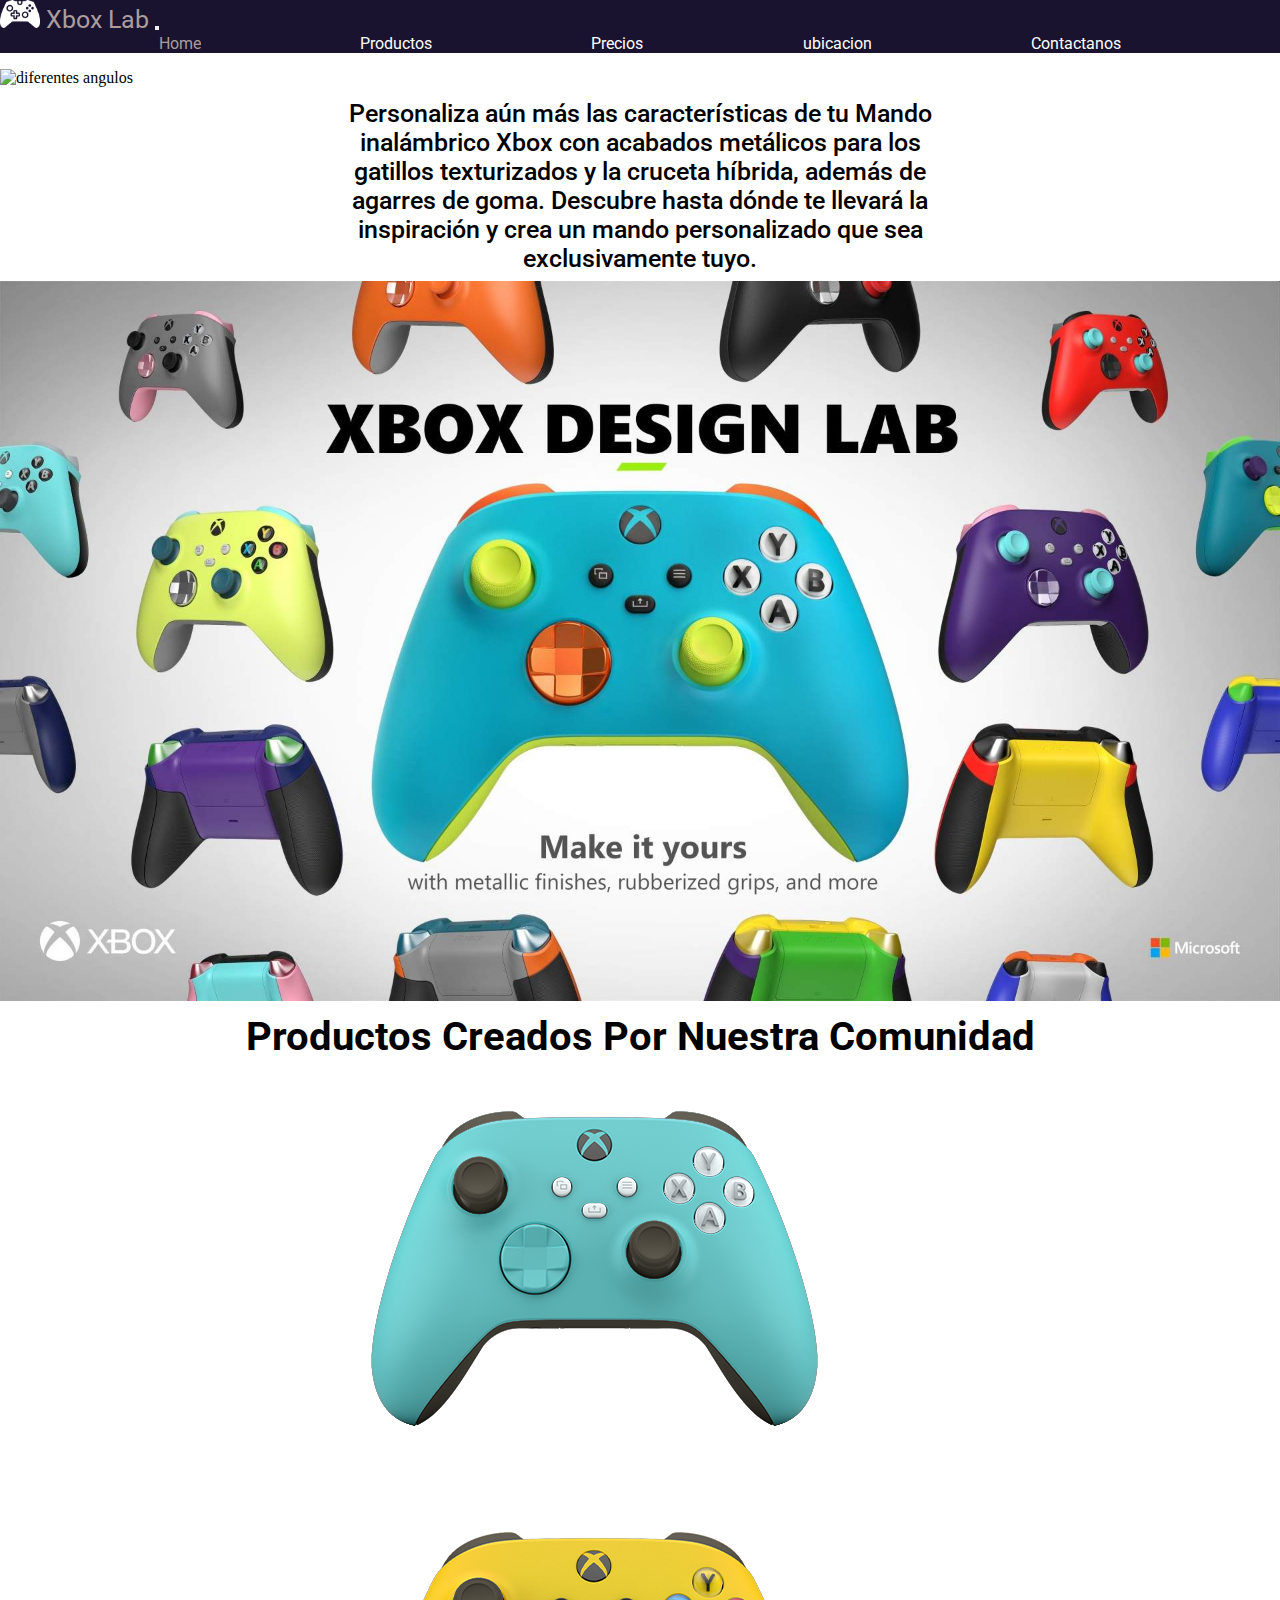
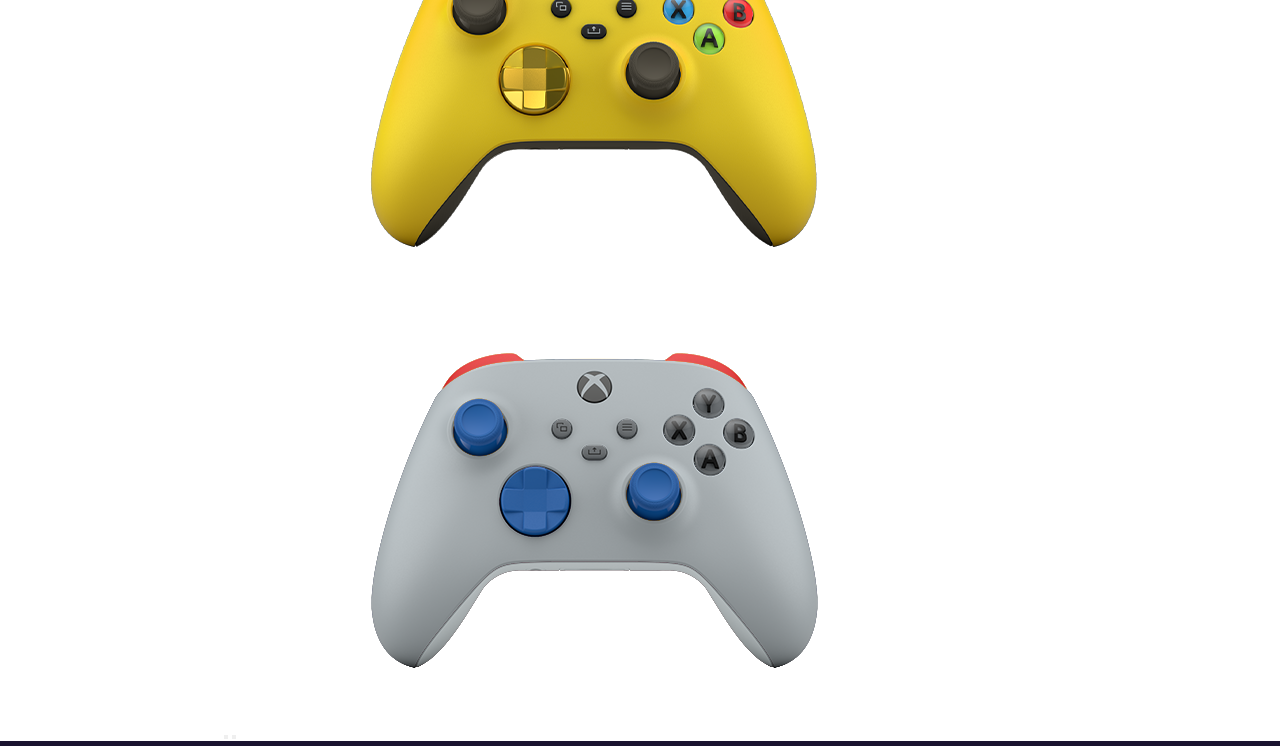
==== index.html @ bb2a0f7e "Merge branch 'main' of https://github.com/Leo-Cata/Leonel-Cat-Custom-Controller" ====
<!DOCTYPE html>
<html lang="es">

<head>
    <meta charset="UTF-8">
    <meta http-equiv="X-UA-Compatible" content="IE=edge">
    <meta name="viewport" content="width=device-width, initial-scale=1.0">
    <link href="img/favicon.ico" rel="icon" type="image/x-icon" />
    <link rel="stylesheet" href="https://cdnjs.cloudflare.com/ajax/libs/animate.css/4.1.1/animate.min.css"
        integrity="sha512-c42qTSw/wPZ3/5LBzD+Bw5f7bSF2oxou6wEb+I/lqeaKV5FDIfMvvRp772y4jcJLKuGUOpbJMdg/BTl50fJYAw=="
        crossorigin="anonymous" referrerpolicy="no-referrer" />
    <!--animate.css animaciones-->
    <link rel="stylesheet" href="https://cdnjs.cloudflare.com/ajax/libs/font-awesome/6.1.1/css/all.min.css"
        integrity="sha512-KfkfwYDsLkIlwQp6LFnl8zNdLGxu9YAA1QvwINks4PhcElQSvqcyVLLD9aMhXd13uQjoXtEKNosOWaZqXgel0g=="
        crossorigin="anonymous" referrerpolicy="no-referrer" />
    <!--font awesome footer icons-->
    <link href="https://cdn.jsdelivr.net/npm/bootstrap@5.1.3/dist/css/bootstrap.min.css" rel="stylesheet"
        integrity="sha384-1BmE4kWBq78iYhFldvKuhfTAU6auU8tT94WrHftjDbrCEXSU1oBoqyl2QvZ6jIW3" crossorigin="anonymous">
    <!--bootstrap-->
    <link rel="stylesheet" href="css/styles.css">
    <!--style css-->
    <title>Tu Joystick Lab</title>
</head>

<body>
    <!-- menu start -->
    <header>
        <nav class="navbar navbar-expand-sm bg-color navbar-dark">

            <div class="container-fluid">
                <a class="navbar-brand" href="index.html">
                    <img src="/img/icon-xbox.png" alt="Avatar Logo" style="width:40px;" class="rounded-pill"> Xbox Lab
                </a>

                <button class="navbar-toggler" type="button" data-bs-toggle="collapse"
                    data-bs-target="#collapsibleNavbar">
                    <span class="navbar-toggler-icon"></span>
                </button>

                <div class="collapse navbar-collapse" id="collapsibleNavbar">
                    <ul class="navbar-nav">
                        <li class="nav-item">
                            <a class="nav-link active" href="index.html">Home</a>
                        </li>

                        <li class="nav-item">
                            <a class="nav-link" href="./pages/productos.html">Productos</a>
                        </li>

                        <li class="nav-item">
                            <a class="nav-link" href="./pages/precios.html">Precios</a>
                        </li>

                        <li class="nav-item">
                            <a class="nav-link" href="./pages/ubicacion.html">ubicacion</a>

                        </li>
                        <li class="nav-item">
                            <a class="nav-link" href="./pages/contactanos.html">Contactanos</a>
                        </li>
                    </ul>
                </div>
            </div>
        </nav>
    </header>
    <!-- menu end -->

    <!-- IMG + texto descriptivo -->
    <main>
        </section>
        <div class="container-fluid">
            <div class="row">
                <div class="col-12">
                    <img class="img__promocional"
                        src="https://assets.xboxservices.com/assets/eb/91/eb917c0b-9635-4d62-85bc-0d77f8d9f5fe.png?n=999666_Page-Hero-1084_Elevate_1920x720_04.png"
                        alt="diferentes angulos">
                </div>
                <div class=" img__text">
                    <h4 class="text__font">Personaliza aún más las características de tu Mando inalámbrico
                        Xbox con acabados metálicos para los gatillos texturizados y la cruceta híbrida, además de
                        agarres de goma. Descubre hasta dónde te llevará la inspiración y crea un mando
                        personalizado
                        que sea exclusivamente tuyo.</h4>
                </div>
            </div>
        </div>

        <!-- Banner con foto promocional -->
        <div class="container-fluid">
            <img class="banner__img portada__img" src="img/background1.jpeg" alt="Fondo" width="1903" height="1000">
        </div>

        <h2 class="subtitle container-fluid">Productos Creados Por Nuestra Comunidad</h2>

        <!-- Carousel -->
        <div id="demo" class="carousel slide" data-bs-ride="carousel">

            <!-- carousel -->
            <div class="carousel-inner carousel-fade">
                <div class="carousel-item active">
                    <img src="./img/sample1.png" alt="Joystick 1" class="d-block w-100" id="carousel__size">
                </div>
                <div class="carousel-item">
                    <img src="./img/sample2.png" alt="Joystick 2" class="d-block w-100" id="carousel__size">
                </div>
                <div class="carousel-item">
                    <img src="./img/producto1.png" alt="Joystick 3" class="d-block w-100" id="carousel__size">
                </div>
            </div>

            <!-- Left and right controls/icons -->
            <button class="carousel-control-prev" type="button" data-bs-target="#demo" data-bs-slide="prev">
                <span class="carousel-control-prev-icon"></span>
            </button>
            <button class="carousel-control-next" type="button" data-bs-target="#demo" data-bs-slide="next">
                <span class="carousel-control-next-icon"></span>
            </button>
        </div>
    </main>

    <footer class="socials">
        <li><a class="facebook" href="https://Facebook.com/xbox" target="_blank"><i
                    class="fa-brands fa-facebook-square"></i></i></a></li>
        <!--link a la empresa-->
        <li><a class="twitter" href="https://twitter.com/xbo" target="_blank"><i class="fa-brands fa-twitter"></i></a></li>
        <!--link a la empresa-->
        <li><a class="instagram" href="https://instagram.com/xbox" target="_blank"><i class="fa-brands fa-instagram"></i></a>
        </li>
        <!--link a la empresa-->
    </footer>

    <script src="https://cdn.jsdelivr.net/npm/@popperjs/core@2.10.2/dist/umd/popper.min.js"
        integrity="sha384-7+zCNj/IqJ95wo16oMtfsKbZ9ccEh31eOz1HGyDuCQ6wgnyJNSYdrPa03rtR1zdB" crossorigin="anonymous">
    </script>
    <script src="https://cdn.jsdelivr.net/npm/bootstrap@5.1.3/dist/js/bootstrap.min.js"
        integrity="sha384-QJHtvGhmr9XOIpI6YVutG+2QOK9T+ZnN4kzFN1RtK3zEFEIsxhlmWl5/YESvpZ13" crossorigin="anonymous">
    </script>

</body>

</html>
---- css/styles.css ----
@import url('https://fonts.googleapis.com/css2?family=Poppins:ital,wght@0,400;1,500&family=Roboto:wght@300;400;500&display=swap');

/* 
font-family: 'Poppins', sans-serif;
font-family: 'Roboto', sans-serif;
*/
* {
    margin: 0;
    padding: 0;
    box-sizing: border-box;
    overflow-x: hidden;
}

/*bootstrap menu*/
.navbar {
    margin: 0 0 .5rem 0;
    padding: 0;
}

.rounded-pill {
    filter: invert(1);
}

.navbar-nav {
    display: flex;
    justify-content: space-evenly;
    width: 100%;
    font-family: 'Roboto', sans-serif;
}

.nav-link {
    color: #fff;
}

.nav-link:hover {
    color: rgb(172, 172, 172);
}

.active {
    color: rgb(172, 172, 172);
}

.navbar-brand {
    font-family: 'Roboto', sans-serif;
    font-size: 25px;
}

.bg-color {
    background-color: #1A132F;
}

/*bootstrap menu*/

/*header*/
.title__color {
    /*bg color para los titulos de todas las paginas y demas*/
    font-family: 'Poppins', sans-serif;
    display: grid;
    grid-template-columns: repeat(3, 1fr);
    margin: 0 auto;
    background-color: #1A132F;
    color: #fff;
}

.menu__color {
    /*bg color y demas para los textos de todas las paginas*/
    font-family: 'Poppins', sans-serif;
    font-weight: bold;
    list-style: none;
    display: flex;
    justify-content: space-evenly;
}

a {
    /*bg color para los links del menu de todas las paginas*/
    background-color: inherit;
    text-decoration: none;
    color: #F7E2E2;
}

a:hover,
.active {
    /*color mas oscuro cuando se esta en la pagino y caundo se pasa el mouse por el link*/
    color: #ab9d9d;
}

/*header*/

/*main*/
.img__promocional {
    /*ocupa todo el ancho de la pagina, full responsive*/
    width: 100%;
    margin: .5rem 0;
}

.img__text {
    /*hace que el texto este por encima de la imagen y posicionamiento*/
    position: absolute;
    display: flex;
    justify-content: center;
    align-self: flex-end;
}

.img__principal {
    /*posicion de la imagen principal de la pestaña productos*/
    margin: 0 auto;
    display: grid;
    width: 100%;
}

.text__font {
    /*font del subtitulo de la pagina principal*/
    font-family: 'Roboto', sans-serif;
    font-size: 25px;
    font-weight: 500;
    text-align: center;
    width: 50%;
}

.media__pos {
    /*possicion del iframe YT para todas las paginas*/
    margin: 0 auto;
}

.subtitle {
    /*font para los subtitulos de la pagina principal*/
    font-family: 'Roboto', sans-serif;
    font-size: 40px;
    font-weight: bold;
    text-align: center;
}

/*productos video + texto*/
.vid__overlayText {
    position: absolute;
    display: flexbox;
    justify-content: flex-end;
    align-self: center;
    /* max-width: 26vw; */
}

h3 {
    font-family: 'Poppins', sans-serif;
    font-weight: 600;
    height: fit-content;
    overflow: hidden;
}

p {
    font-family: 'Roboto', sans-serif;
    font-weight: 500;
}

.btn {
    font-family: 'Roboto', sans-serif;
    font-weight: 300;
}

.vid__btn {
    padding: 0;
}

/*video + texto*/

/* productos iframe responsibe & 16:9 */
iframe {
    display: flex;
    justify-content: center;
    align-items: center;
}

.iframe {
    position: relative;
    overflow: hidden;
    width: 80%;
    height: auto;
    padding-top: 56.25%;
    border-radius: 0.5rem;
}

.responsive-iframe {
    margin: 1rem 0;
    position: absolute;
    top: 0;
    left: 0;
    bottom: 0;
    right: 0;
    width: 100%;
    height: 100%;
    border-radius: 0.5rem;
}

/* productos iframe responsibe & 16:9 */
/*main*/

/*form*/
/* .tabla,
th,
td {
    /*dimensiones y centrado para la table
    margin: 0 770px;
    text-align: center;
    border: 2px solid #000;
    border-collapse: collapse;
}

th,
td {
    /*bg y color de las lectras de la tabla
} */

.media__gps {
    /*pos del mapa*/
    margin: 6rem auto;
}

/*form*/
.formContainer {
    /*css para form*/
    width: 50%;
    background-color: #5B7DB1;
    margin: 1rem auto;
    padding: 16px;
    border-radius: 8px;
}

.form__h2 {
    background-color: inherit;
    text-align: center;
    font-family: 'Poppins', sans-serif;
}

.form {
    background-color: inherit;
    font-family: 'Poppins', sans-serif;
    text-align: center;
    font-weight: 600;
}

.form_radio {
    background-color: #5B7DB1;
}

.form__rtext {
    padding: 3px;
    background-color: #5B7DB1
}

.form__label {
    display: inline-block;
    width: 60%;
    background-color: inherit;
    text-align: left;
    margin: 0 0 -16px -20px;
}

.form__input,
.form__textarea {
    width: 60%;
    margin: 8px;
    margin: 8px;
    padding: 8px;
    font-family: 'Poppins', sans-serif;
    font-size: 16px;
    border-radius: .5rem;
}

.form__textarea {
    height: 10.2rem;
    resize: none;
}

.form__input--submit {
    background-color: #5B7DB1;
    cursor: pointer;
    font-weight: 600;
}

.form__input--submit:hover {
    /*css para form end*/
    background-color: #435d82;
}

/*form*/

/*index imagenes flex resposibe*/
.portada__img {
    padding: .5rem 0;
}

.banner {
    margin: auto;
    display: flex;

}

.banner__img {
    width: 100%;
    height: fit-content;
}

.media {
    margin: auto;
    display: flex;
}

.carousel {
    max-width: 40%;
    margin: 0 auto;
}

.carousel-control-prev-icon,
.carousel-control-next-icon {
    background-color: #000;
    border-radius: 50%;
}

/*footer*/
.socials li {
    /*color y demas para los footers de todas las paginas*/
    color: #fff;
}

.socials {
    height: auto;
    background-color: #1A132F;
    display: flex;
    justify-content: space-evenly;
    list-style: none;
    font-family: 'Poppins', sans-serif;
    padding-top: 5px;
    font-size: 25px;
}

/*footer*/
.imgSample {
    transition: all .25s;
}

.imgSample:hover {
    transform: scale(1.05);
    transition: all .25s;
    cursor: pointer;
}

/*responsive*/
@media only screen and (max-width: 559px) {

    .title {
        /*font size adecuado a la resolucion*/
        font-size: 1.5vh;
    }

    /*menu en forma de columna para vista mobile y demas*/
    .menu__color {
        display: flex;
        flex-direction: column;
        align-items: center;
        font-size: 1.3vh;
    }

    .text__font{
        font-size: 13px;
        width: 95%;
    }

    .subtitle {
        /*font size adecuado a la resolucion*/
        font-size: 20px;
    }

    /*footer*/
    .socials {
        /*footer en viste de columna para vista mobile y demas*/
        font-size: 13px;
    }

    /*banner*/
    .bannerSample {
        display: flex;
        flex-direction: column;
        align-items: center;
    }

    .imgSample {
        width: fit-content;
        height: 100px;
    }

    .icon {
        width: 45px;
        height: 32px;
    }

}


@media only screen and (min-width: 560px) and (max-width: 960px) {

    /*font size adecuado a la resolucion*/
    .title {
        font-size: 24px;
    }

    .subtitle {
        font-size: 24px;
    }

    .icon {
        width: 45px;
        height: 30px;
    }

    .text__font {
        font-size: 17px;
    }
}

@media only screen and (max-width:830px) {

    /*GPS responsive*/
    .media {
        width: 95%;
        margin: 0 auto;
    }

    .media__gps {
        width: 100%;
    }
}

@media screen and (max-width: 1352px) {
    .img__text {
        position: static;
        display: flex;
        justify-content: center;
    }
    .vid__overlayText {
        position: static;
        display: flex;
        width: fit-content;
        flex-direction: column;
    }

    h3 {
        font-size: 19px;
    }

    p {
        font-size: 15px;
    }
    .carousel{
        min-width: 65%;
    
        }  
}
h2{
    overflow: hidden;
}
.tableV2{
    width: 80%;
}
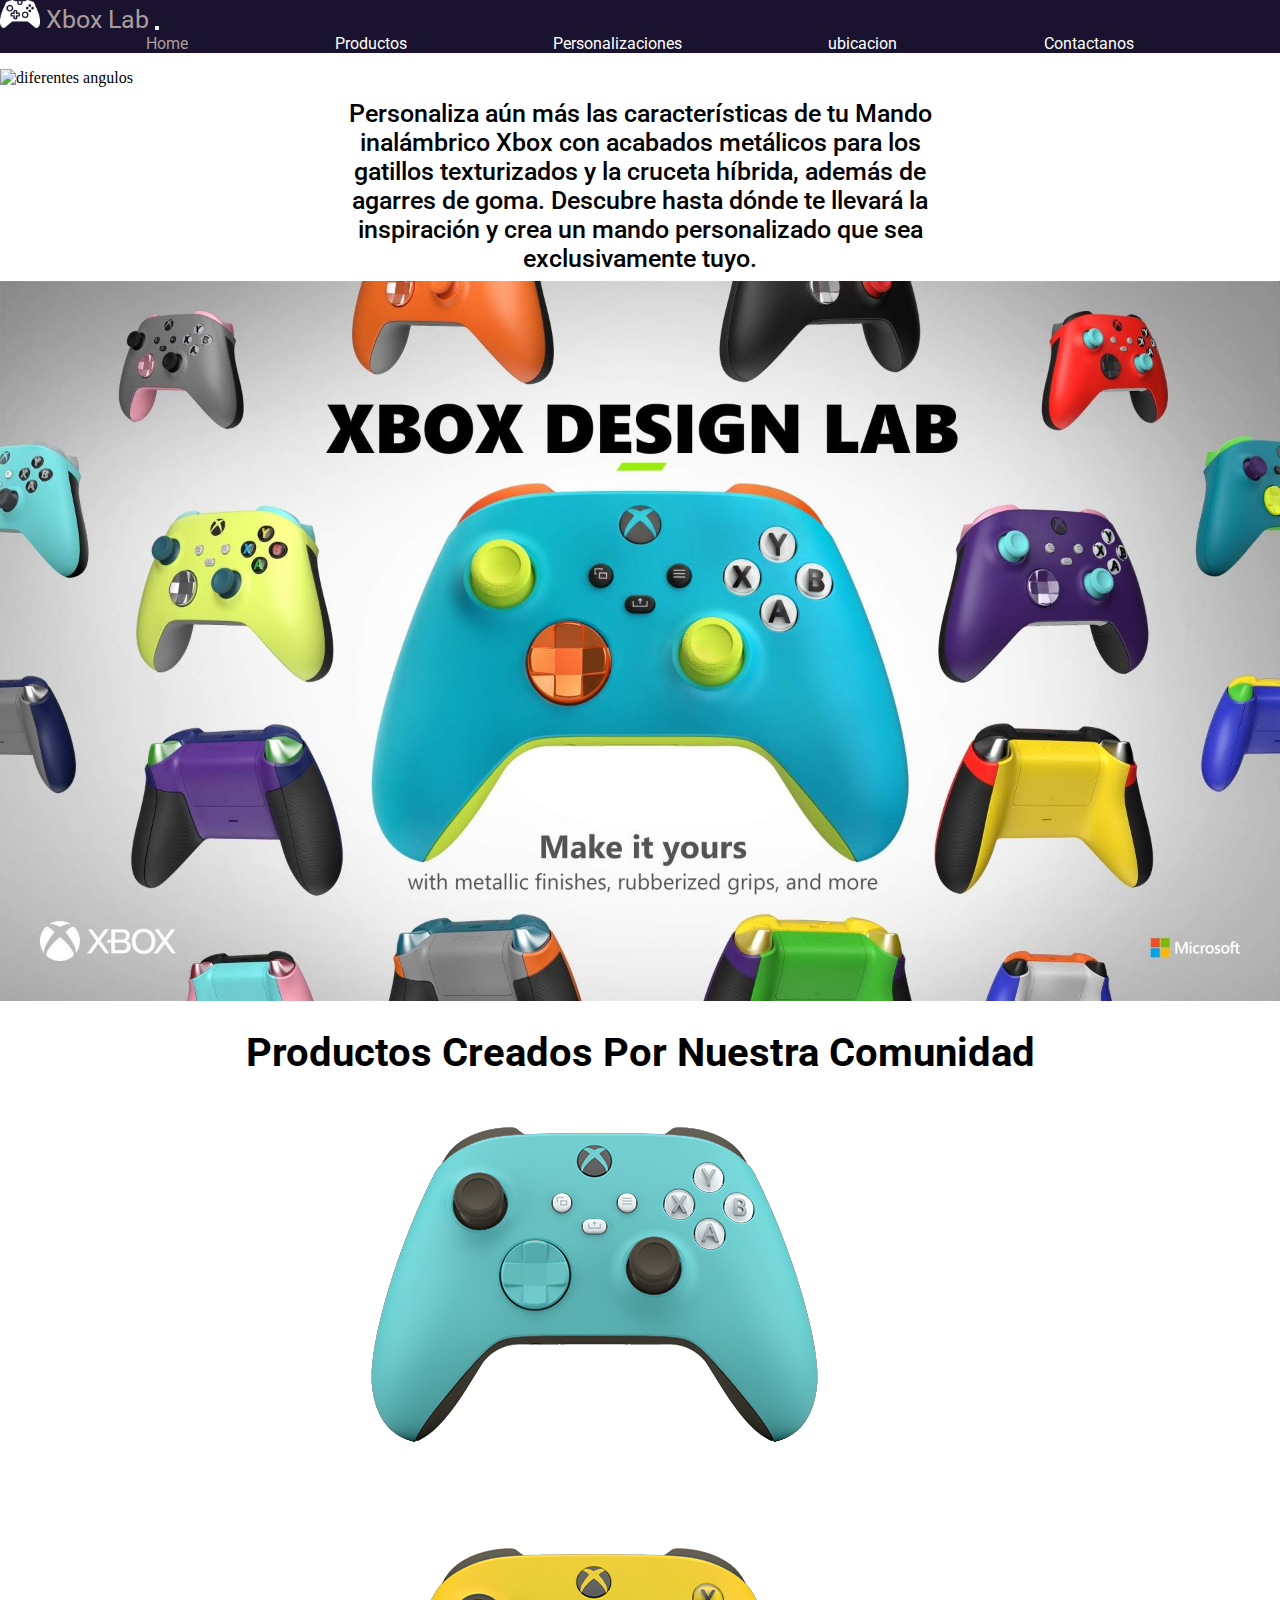
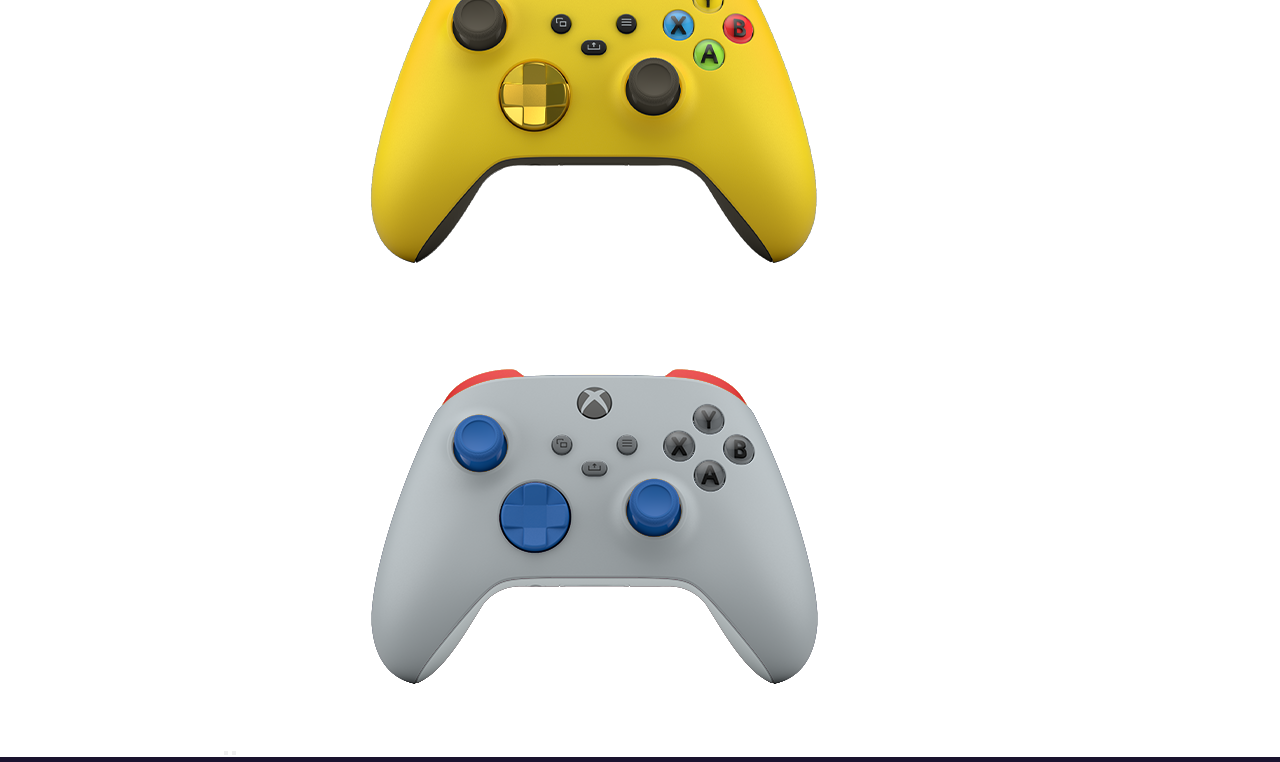
==== commit b870f573: "index, productos y personalizacion(antes precios) bootstrap Full Responsive" ====
--- a/index.html
+++ b/index.html
@@ -29,7 +29,7 @@
 
             <div class="container-fluid">
                 <a class="navbar-brand" href="index.html">
-                    <img src="/img/icon-xbox.png" alt="Avatar Logo" style="width:40px;" class="rounded-pill"> Xbox Lab
+                    <img src="./img/icon-xbox.png" alt="Avatar Logo" style="width:40px;" class="rounded-pill"> Xbox Lab
                 </a>
 
                 <button class="navbar-toggler" type="button" data-bs-toggle="collapse"
@@ -48,7 +48,7 @@
                         </li>
 
                         <li class="nav-item">
-                            <a class="nav-link" href="./pages/precios.html">Precios</a>
+                            <a class="nav-link" href="./pages/personalizacion.html">Personalizaciones</a>
                         </li>
 
                         <li class="nav-item">
--- a/css/styles.css
+++ b/css/styles.css
@@ -2,7 +2,9 @@
 
 /* 
 font-family: 'Poppins', sans-serif;
+400 500
 font-family: 'Roboto', sans-serif;
+300 400 500
 */
 * {
     margin: 0;
@@ -103,8 +105,6 @@
 
 .img__principal {
     /*posicion de la imagen principal de la pestaña productos*/
-    margin: 0 auto;
-    display: grid;
     width: 100%;
 }
 
@@ -128,6 +128,8 @@
     font-size: 40px;
     font-weight: bold;
     text-align: center;
+    margin-top: 1rem;
+
 }
 
 /*productos video + texto*/
@@ -139,19 +141,19 @@
     /* max-width: 26vw; */
 }
 
-h3 {
+.vid__title {
     font-family: 'Poppins', sans-serif;
     font-weight: 600;
     height: fit-content;
     overflow: hidden;
 }
 
-p {
+.vid__p {
     font-family: 'Roboto', sans-serif;
     font-weight: 500;
 }
 
-.btn {
+.vid__button {
     font-family: 'Roboto', sans-serif;
     font-weight: 300;
 }
@@ -163,12 +165,6 @@
 /*video + texto*/
 
 /* productos iframe responsibe & 16:9 */
-iframe {
-    display: flex;
-    justify-content: center;
-    align-items: center;
-}
-
 .iframe {
     position: relative;
     overflow: hidden;
@@ -176,6 +172,12 @@
     height: auto;
     padding-top: 56.25%;
     border-radius: 0.5rem;
+}
+
+iframe {
+    display: flex;
+    justify-content: center;
+    align-items: center;
 }
 
 .responsive-iframe {
@@ -191,23 +193,6 @@
 }
 
 /* productos iframe responsibe & 16:9 */
-/*main*/
-
-/*form*/
-/* .tabla,
-th,
-td {
-    /*dimensiones y centrado para la table
-    margin: 0 770px;
-    text-align: center;
-    border: 2px solid #000;
-    border-collapse: collapse;
-}
-
-th,
-td {
-    /*bg y color de las lectras de la tabla
-} */
 
 .media__gps {
     /*pos del mapa*/
@@ -315,6 +300,37 @@
     border-radius: 50%;
 }
 
+/* cards presonalizacion */
+.card {
+    background-color: #1A132F;
+    margin: 1rem;
+}
+
+.card-title,
+.card-text {
+    color: #fff;
+    font-family: 'Poppins', sans-serif;
+    font-weight: 500;
+}
+
+.card-text {
+    font-weight: 400;
+}
+
+.row-cards {
+    display: flex;
+    justify-content: space-evenly;
+    --bs-gutter-x: 0
+}
+
+.btn-color {
+    background-color: #5B7DB1;
+    color: #fff;
+}
+
+/* cards presonalizacion */
+/* main */
+
 /*footer*/
 .socials li {
     /*color y demas para los footers de todas las paginas*/
@@ -333,15 +349,6 @@
 }
 
 /*footer*/
-.imgSample {
-    transition: all .25s;
-}
-
-.imgSample:hover {
-    transform: scale(1.05);
-    transition: all .25s;
-    cursor: pointer;
-}
 
 /*responsive*/
 @media only screen and (max-width: 559px) {
@@ -359,7 +366,7 @@
         font-size: 1.3vh;
     }
 
-    .text__font{
+    .text__font {
         font-size: 13px;
         width: 95%;
     }
@@ -435,6 +442,7 @@
         display: flex;
         justify-content: center;
     }
+
     .vid__overlayText {
         position: static;
         display: flex;
@@ -442,21 +450,15 @@
         flex-direction: column;
     }
 
-    h3 {
+    .vid__tittle {
         font-size: 19px;
     }
 
-    p {
+    .vid__p {
         font-size: 15px;
     }
-    .carousel{
+
+    .carousel {
         min-width: 65%;
-    
-        }  
-}
-h2{
-    overflow: hidden;
-}
-.tableV2{
-    width: 80%;
+    }
 }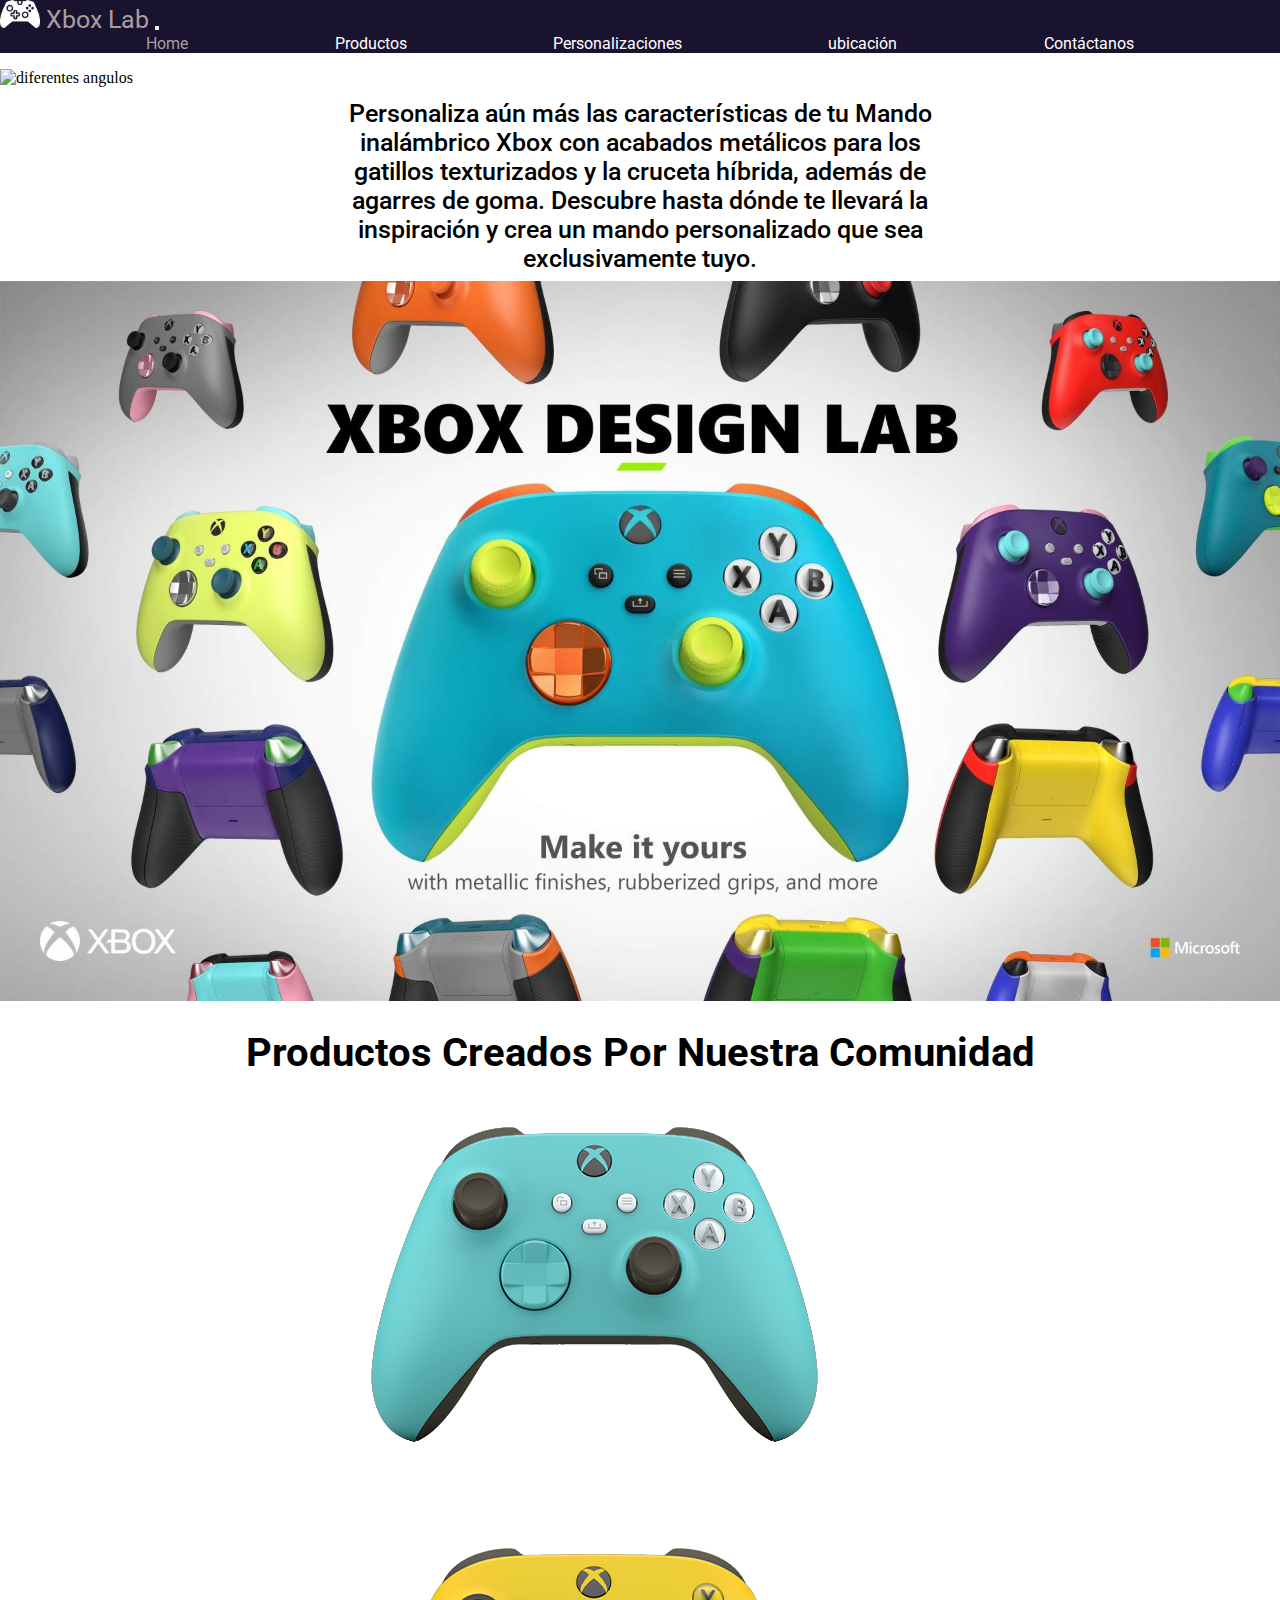
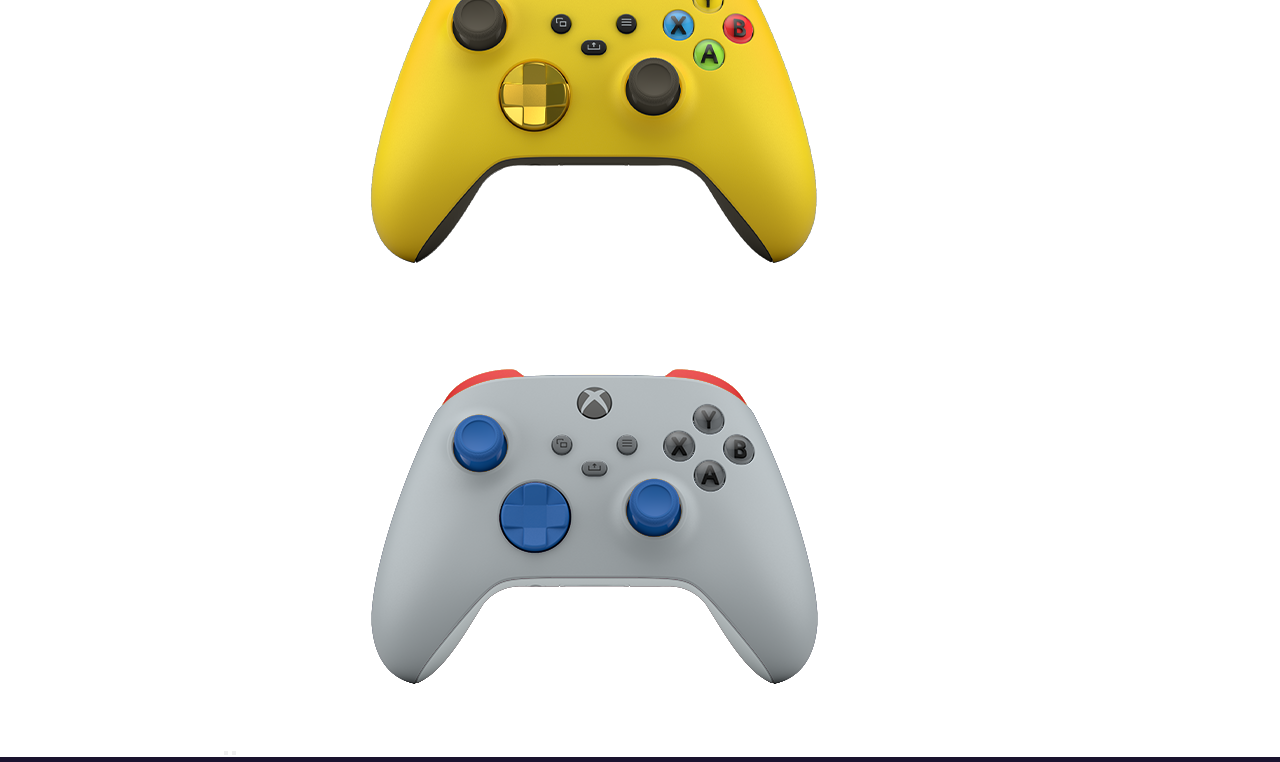
==== commit 7e7ca836: "textos arreglados" ====
--- a/index.html
+++ b/index.html
@@ -52,11 +52,11 @@
                         </li>
 
                         <li class="nav-item">
-                            <a class="nav-link" href="./pages/ubicacion.html">ubicacion</a>
+                            <a class="nav-link" href="./pages/ubicacion.html">ubicación</a>
 
                         </li>
                         <li class="nav-item">
-                            <a class="nav-link" href="./pages/contactanos.html">Contactanos</a>
+                            <a class="nav-link" href="./pages/contactanos.html">Contáctanos</a>
                         </li>
                     </ul>
                 </div>
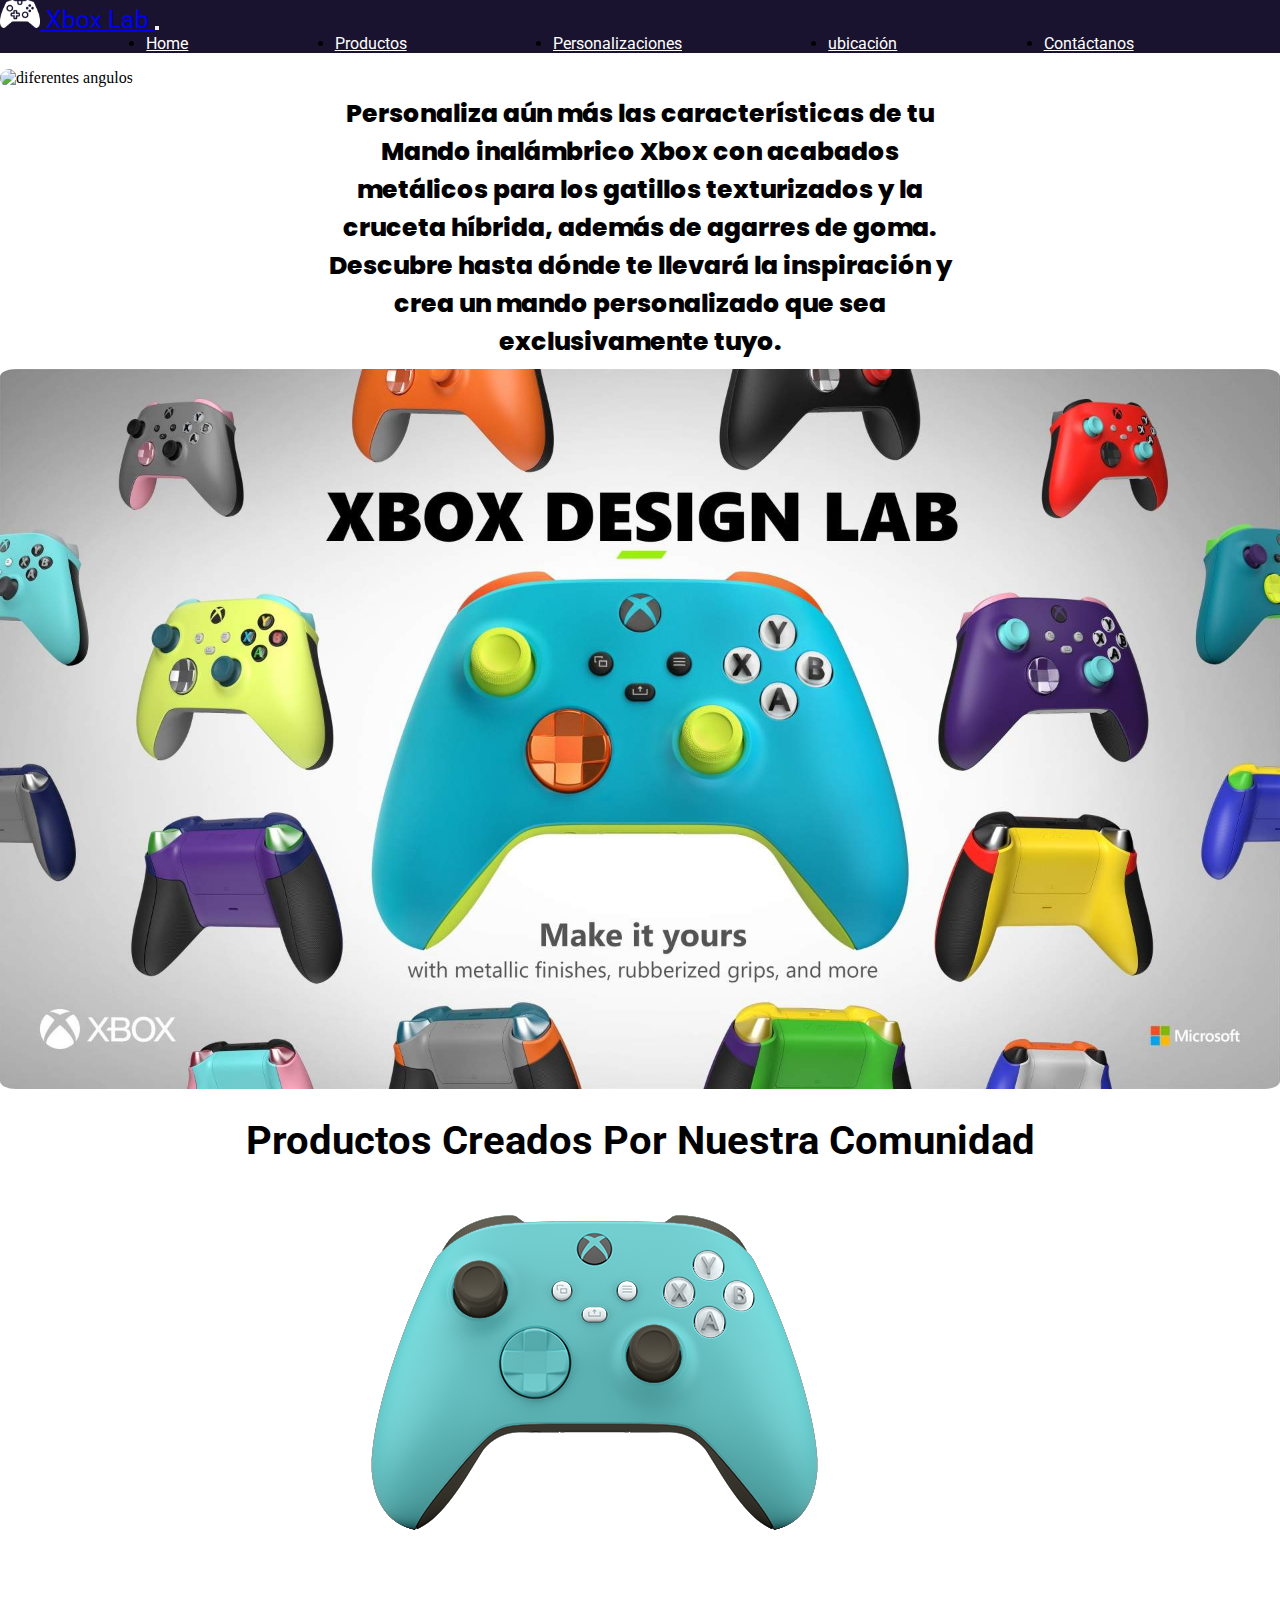
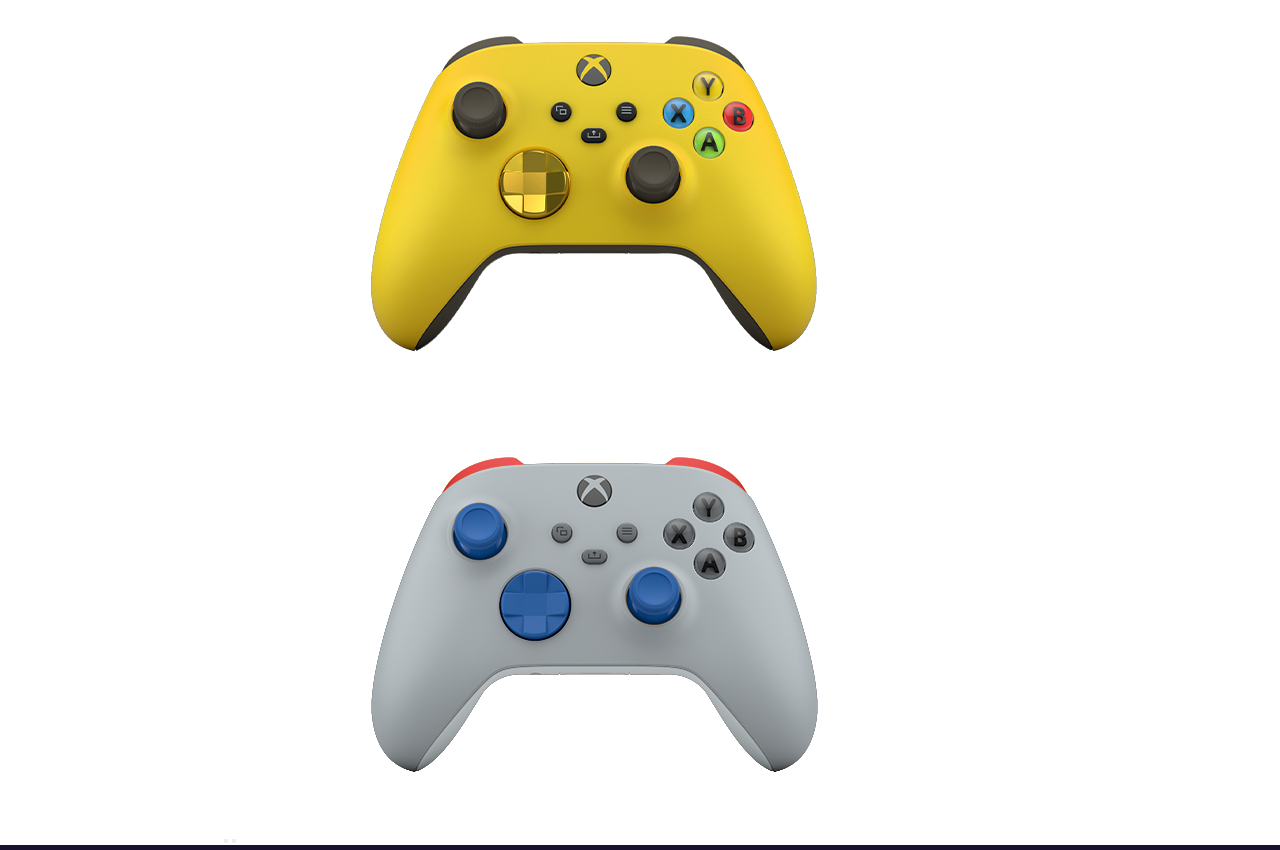
==== commit 9ec07349: "desafio SASS II(mixin, maps+maps-get, extend usado .btn-color) + SEO(description y titulo diferentes" ====
--- a/index.html
+++ b/index.html
@@ -5,6 +5,8 @@
     <meta charset="UTF-8">
     <meta http-equiv="X-UA-Compatible" content="IE=edge">
     <meta name="viewport" content="width=device-width, initial-scale=1.0">
+    <meta name="description" content="Diseña tu propio Joystick inalámbrico Xbox de nueva generación con nuevas combinaciones de gatillos texturizados y el botón Compartir.">
+    <meta name="keywords" content="Xbox, Xbox Design Lab, mando, inalámbrico, Bluetooth, windows 10, Mando inalámbrico Xbox, diseña el tuyo, personalizado">
     <link href="img/favicon.ico" rel="icon" type="image/x-icon" />
     <link rel="stylesheet" href="https://cdnjs.cloudflare.com/ajax/libs/animate.css/4.1.1/animate.min.css"
         integrity="sha512-c42qTSw/wPZ3/5LBzD+Bw5f7bSF2oxou6wEb+I/lqeaKV5FDIfMvvRp772y4jcJLKuGUOpbJMdg/BTl50fJYAw=="
@@ -19,7 +21,7 @@
     <!--bootstrap-->
     <link rel="stylesheet" href="css/styles.css">
     <!--style css-->
-    <title>Tu Joystick Lab</title>
+    <title>Xbox Design Lab</title>
 </head>
 
 <body>
--- a/css/styles.css
+++ b/css/styles.css
@@ -1,5 +1,4 @@
-@import url('https://fonts.googleapis.com/css2?family=Poppins:ital,wght@0,400;1,500&family=Roboto:wght@300;400;500&display=swap');
-
+@import url("https://fonts.googleapis.com/css2?family=Poppins:ital,wght@0,400;1,500&family=Roboto:wght@300;400;500&display=swap");
 /* 
 font-family: 'Poppins', sans-serif;
 400 500
@@ -7,458 +6,299 @@
 300 400 500
 */
 * {
-    margin: 0;
-    padding: 0;
-    box-sizing: border-box;
-    overflow-x: hidden;
-}
-
-/*bootstrap menu*/
+  margin: 0;
+  padding: 0;
+  -webkit-box-sizing: border-box;
+          box-sizing: border-box;
+}
+
 .navbar {
-    margin: 0 0 .5rem 0;
-    padding: 0;
+  margin: 0 0 0.5rem 0;
+  padding: 0;
 }
 
 .rounded-pill {
-    filter: invert(1);
+  -webkit-filter: invert(1);
+          filter: invert(1);
 }
 
 .navbar-nav {
-    display: flex;
-    justify-content: space-evenly;
-    width: 100%;
-    font-family: 'Roboto', sans-serif;
+  display: -webkit-box;
+  display: -ms-flexbox;
+  display: flex;
+  -webkit-box-pack: space-evenly;
+      -ms-flex-pack: space-evenly;
+          justify-content: space-evenly;
+  width: 100%;
+  font-family: 'Roboto', sans-serif;
 }
 
 .nav-link {
-    color: #fff;
+  color: #fff;
 }
 
 .nav-link:hover {
-    color: rgb(172, 172, 172);
-}
-
-.active {
-    color: rgb(172, 172, 172);
+  color: #a0a0a0;
 }
 
 .navbar-brand {
-    font-family: 'Roboto', sans-serif;
-    font-size: 25px;
+  font-family: "Roboto", sans-serif;
+  font-size: 25px;
 }
 
 .bg-color {
-    background-color: #1A132F;
-}
-
-/*bootstrap menu*/
-
-/*header*/
-.title__color {
-    /*bg color para los titulos de todas las paginas y demas*/
-    font-family: 'Poppins', sans-serif;
-    display: grid;
-    grid-template-columns: repeat(3, 1fr);
-    margin: 0 auto;
-    background-color: #1A132F;
-    color: #fff;
-}
-
-.menu__color {
-    /*bg color y demas para los textos de todas las paginas*/
-    font-family: 'Poppins', sans-serif;
-    font-weight: bold;
-    list-style: none;
-    display: flex;
-    justify-content: space-evenly;
-}
-
-a {
-    /*bg color para los links del menu de todas las paginas*/
-    background-color: inherit;
-    text-decoration: none;
-    color: #F7E2E2;
-}
-
-a:hover,
-.active {
-    /*color mas oscuro cuando se esta en la pagino y caundo se pasa el mouse por el link*/
-    color: #ab9d9d;
-}
-
-/*header*/
-
-/*main*/
+  background-color: #1A132F;
+}
+
 .img__promocional {
-    /*ocupa todo el ancho de la pagina, full responsive*/
-    width: 100%;
-    margin: .5rem 0;
+  width: 100%;
+  margin: 0.5rem 0;
+  border-radius: 1rem;
 }
 
 .img__text {
-    /*hace que el texto este por encima de la imagen y posicionamiento*/
-    position: absolute;
-    display: flex;
-    justify-content: center;
-    align-self: flex-end;
-}
-
-.img__principal {
-    /*posicion de la imagen principal de la pestaña productos*/
-    width: 100%;
+  position: absolute;
+  display: -webkit-box;
+  display: -ms-flexbox;
+  display: flex;
+  -webkit-box-pack: center;
+      -ms-flex-pack: center;
+          justify-content: center;
+  -ms-flex-item-align: end;
+      align-self: flex-end;
 }
 
 .text__font {
-    /*font del subtitulo de la pagina principal*/
-    font-family: 'Roboto', sans-serif;
-    font-size: 25px;
-    font-weight: 500;
-    text-align: center;
-    width: 50%;
-}
-
-.media__pos {
-    /*possicion del iframe YT para todas las paginas*/
-    margin: 0 auto;
+  font-family: "Poppins", sans-serif;
+  font-weight: 800;
+  font-size: 25px;
+  text-align: center;
+  width: 50%;
 }
 
 .subtitle {
-    /*font para los subtitulos de la pagina principal*/
-    font-family: 'Roboto', sans-serif;
-    font-size: 40px;
-    font-weight: bold;
-    text-align: center;
-    margin-top: 1rem;
-
-}
-
-/*productos video + texto*/
-.vid__overlayText {
-    position: absolute;
-    display: flexbox;
-    justify-content: flex-end;
-    align-self: center;
-    /* max-width: 26vw; */
-}
-
-.vid__title {
-    font-family: 'Poppins', sans-serif;
-    font-weight: 600;
-    height: fit-content;
-    overflow: hidden;
-}
-
-.vid__p {
-    font-family: 'Roboto', sans-serif;
-    font-weight: 500;
-}
-
-.vid__button {
-    font-family: 'Roboto', sans-serif;
-    font-weight: 300;
-}
-
-.vid__btn {
-    padding: 0;
-}
-
-/*video + texto*/
-
-/* productos iframe responsibe & 16:9 */
-.iframe {
-    position: relative;
-    overflow: hidden;
-    width: 80%;
-    height: auto;
-    padding-top: 56.25%;
-    border-radius: 0.5rem;
-}
-
-iframe {
-    display: flex;
-    justify-content: center;
-    align-items: center;
-}
-
-.responsive-iframe {
-    margin: 1rem 0;
-    position: absolute;
-    top: 0;
-    left: 0;
-    bottom: 0;
-    right: 0;
-    width: 100%;
-    height: 100%;
-    border-radius: 0.5rem;
-}
-
-/* productos iframe responsibe & 16:9 */
-
-.media__gps {
-    /*pos del mapa*/
-    margin: 6rem auto;
-}
-
-/*form*/
-.formContainer {
-    /*css para form*/
-    width: 50%;
-    background-color: #5B7DB1;
-    margin: 1rem auto;
-    padding: 16px;
-    border-radius: 8px;
-}
-
-.form__h2 {
-    background-color: inherit;
-    text-align: center;
-    font-family: 'Poppins', sans-serif;
-}
-
-.form {
-    background-color: inherit;
-    font-family: 'Poppins', sans-serif;
-    text-align: center;
-    font-weight: 600;
-}
-
-.form_radio {
-    background-color: #5B7DB1;
-}
-
-.form__rtext {
-    padding: 3px;
-    background-color: #5B7DB1
-}
-
-.form__label {
-    display: inline-block;
-    width: 60%;
-    background-color: inherit;
-    text-align: left;
-    margin: 0 0 -16px -20px;
-}
-
-.form__input,
-.form__textarea {
-    width: 60%;
-    margin: 8px;
-    margin: 8px;
-    padding: 8px;
-    font-family: 'Poppins', sans-serif;
-    font-size: 16px;
-    border-radius: .5rem;
-}
-
-.form__textarea {
-    height: 10.2rem;
-    resize: none;
-}
-
-.form__input--submit {
-    background-color: #5B7DB1;
-    cursor: pointer;
-    font-weight: 600;
-}
-
-.form__input--submit:hover {
-    /*css para form end*/
-    background-color: #435d82;
-}
-
-/*form*/
-
-/*index imagenes flex resposibe*/
-.portada__img {
-    padding: .5rem 0;
-}
-
-.banner {
-    margin: auto;
-    display: flex;
-
+  font-family: "Roboto", sans-serif;
+  font-weight: bold;
+  font-size: 40px;
+  text-align: center;
+  margin-top: 1rem;
 }
 
 .banner__img {
-    width: 100%;
-    height: fit-content;
-}
-
-.media {
-    margin: auto;
-    display: flex;
+  width: 100%;
+  height: -webkit-fit-content;
+  height: -moz-fit-content;
+  height: fit-content;
+  padding: 0.5rem 0;
+  border-radius: 1rem;
 }
 
 .carousel {
-    max-width: 40%;
-    margin: 0 auto;
+  max-width: 40%;
+  margin: 0 auto;
 }
 
 .carousel-control-prev-icon,
 .carousel-control-next-icon {
-    background-color: #000;
-    border-radius: 50%;
-}
-
-/* cards presonalizacion */
+  background-color: #000;
+  border-radius: 50%;
+}
+
+.prod-rows {
+  margin: 0;
+}
+
+.vid__overlayText {
+  position: absolute;
+  -webkit-box-pack: end;
+      -ms-flex-pack: end;
+          justify-content: flex-end;
+  -ms-flex-item-align: center;
+      -ms-grid-row-align: center;
+      align-self: center;
+}
+
+.vid__title {
+  font-family: "Roboto", sans-serif;
+  font-weight: 400;
+  height: -webkit-fit-content;
+  height: -moz-fit-content;
+  height: fit-content;
+  overflow: hidden;
+}
+
+.vid__p {
+  font-family: "Poppins", sans-serif;
+  font-weight: 500;
+  font-size: 18px;
+}
+
+.vid__button {
+  font-family: "Poppins", sans-serif;
+  font-weight: 300;
+}
+
+.vid__btn {
+  padding: 0;
+}
+
+.iframe {
+  position: relative;
+  overflow: hidden;
+  width: 80%;
+  height: auto;
+  padding-top: 56.25%;
+  border-radius: 0.5rem;
+}
+
+iframe {
+  display: -webkit-box;
+  display: -ms-flexbox;
+  display: flex;
+  -webkit-box-pack: center;
+      -ms-flex-pack: center;
+          justify-content: center;
+  -webkit-box-align: center;
+      -ms-flex-align: center;
+          align-items: center;
+}
+
+.responsive-iframe {
+  margin: 1rem 0;
+  position: absolute;
+  top: 0;
+  left: 0;
+  bottom: 0;
+  right: 0;
+  width: 100%;
+  height: 100%;
+  border-radius: 0.5rem;
+}
+
+.img__principal {
+  width: 100%;
+  border-radius: 1rem;
+}
+
 .card {
-    background-color: #1A132F;
-    margin: 1rem;
+  background-color: #1A132F;
+  margin: 1rem;
 }
 
 .card-title,
 .card-text {
-    color: #fff;
-    font-family: 'Poppins', sans-serif;
-    font-weight: 500;
-}
-
-.card-text {
-    font-weight: 400;
+  font-family: "Poppins", sans-serif;
+  font-weight: 300;
+  color: white;
+}
+
+.card-title {
+  font-family: "Roboto", sans-serif;
+  font-weight: 500;
 }
 
 .row-cards {
+  display: -webkit-box;
+  display: -ms-flexbox;
+  display: flex;
+  -webkit-box-pack: space-evenly;
+      -ms-flex-pack: space-evenly;
+          justify-content: space-evenly;
+  --bs-gutter-x: 0;
+}
+
+.btn-color {
+  font-family: "Poppins", sans-serif;
+  font-weight: 300;
+  background-color: #5B7DB1;
+  color: white;
+}
+
+.socials {
+  height: auto;
+  background-color: #1A132F;
+  display: -webkit-box;
+  display: -ms-flexbox;
+  display: flex;
+  -webkit-box-pack: space-evenly;
+      -ms-flex-pack: space-evenly;
+          justify-content: space-evenly;
+  list-style: none;
+  font-family: "Poppins", sans-serif;
+  padding-top: 5px;
+  font-size: 25px;
+}
+
+.socials a {
+  color: white;
+}
+
+.socials .facebook:hover {
+  color: #3b5998;
+}
+
+.socials .twitter:hover {
+  color: #1D9BF0;
+}
+
+.socials .instagram:hover {
+  color: #833AB4;
+}
+
+@media only screen and (max-width: 559px) {
+  .text__font {
+    font-size: 13px;
+    width: 95%;
+  }
+  .subtitle {
+    font-size: 13px;
+    width: 95%;
+  }
+  .socials {
+    font-size: 13px;
+  }
+}
+
+@media only screen and (min-width: 560px) and (max-width: 960px) {
+  .subtitle {
+    font-size: 24px;
+  }
+  .text__font {
+    font-size: 17px;
+  }
+}
+
+@media only screen and (max-width: 1352px) {
+  .img__text {
+    position: static;
+    display: -webkit-box;
+    display: -ms-flexbox;
     display: flex;
-    justify-content: space-evenly;
-    --bs-gutter-x: 0
-}
-
-.btn-color {
-    background-color: #5B7DB1;
-    color: #fff;
-}
-
-/* cards presonalizacion */
-/* main */
-
-/*footer*/
-.socials li {
-    /*color y demas para los footers de todas las paginas*/
-    color: #fff;
-}
-
-.socials {
-    height: auto;
-    background-color: #1A132F;
+    -webkit-box-pack: center;
+        -ms-flex-pack: center;
+            justify-content: center;
+  }
+  .carousel {
+    min-width: 65%;
+  }
+  .vid__overlayText {
+    position: static;
+    display: -webkit-box;
+    display: -ms-flexbox;
     display: flex;
-    justify-content: space-evenly;
-    list-style: none;
-    font-family: 'Poppins', sans-serif;
-    padding-top: 5px;
-    font-size: 25px;
-}
-
-/*footer*/
-
-/*responsive*/
-@media only screen and (max-width: 559px) {
-
-    .title {
-        /*font size adecuado a la resolucion*/
-        font-size: 1.5vh;
-    }
-
-    /*menu en forma de columna para vista mobile y demas*/
-    .menu__color {
-        display: flex;
-        flex-direction: column;
-        align-items: center;
-        font-size: 1.3vh;
-    }
-
-    .text__font {
-        font-size: 13px;
-        width: 95%;
-    }
-
-    .subtitle {
-        /*font size adecuado a la resolucion*/
-        font-size: 20px;
-    }
-
-    /*footer*/
-    .socials {
-        /*footer en viste de columna para vista mobile y demas*/
-        font-size: 13px;
-    }
-
-    /*banner*/
-    .bannerSample {
-        display: flex;
-        flex-direction: column;
-        align-items: center;
-    }
-
-    .imgSample {
-        width: fit-content;
-        height: 100px;
-    }
-
-    .icon {
-        width: 45px;
-        height: 32px;
-    }
-
-}
-
-
-@media only screen and (min-width: 560px) and (max-width: 960px) {
-
-    /*font size adecuado a la resolucion*/
-    .title {
-        font-size: 24px;
-    }
-
-    .subtitle {
-        font-size: 24px;
-    }
-
-    .icon {
-        width: 45px;
-        height: 30px;
-    }
-
-    .text__font {
-        font-size: 17px;
-    }
-}
-
-@media only screen and (max-width:830px) {
-
-    /*GPS responsive*/
-    .media {
-        width: 95%;
-        margin: 0 auto;
-    }
-
-    .media__gps {
-        width: 100%;
-    }
-}
-
-@media screen and (max-width: 1352px) {
-    .img__text {
-        position: static;
-        display: flex;
-        justify-content: center;
-    }
-
-    .vid__overlayText {
-        position: static;
-        display: flex;
-        width: fit-content;
-        flex-direction: column;
-    }
-
-    .vid__tittle {
-        font-size: 19px;
-    }
-
-    .vid__p {
-        font-size: 15px;
-    }
-
-    .carousel {
-        min-width: 65%;
-    }
-}+    width: -webkit-fit-content;
+    width: -moz-fit-content;
+    width: fit-content;
+    -webkit-box-orient: vertical;
+    -webkit-box-direction: normal;
+        -ms-flex-direction: column;
+            flex-direction: column;
+  }
+  .vid__title {
+    font-size: 19px;
+  }
+  .vid__p {
+    font-size: 16px;
+  }
+}
+/*# sourceMappingURL=styles.css.map */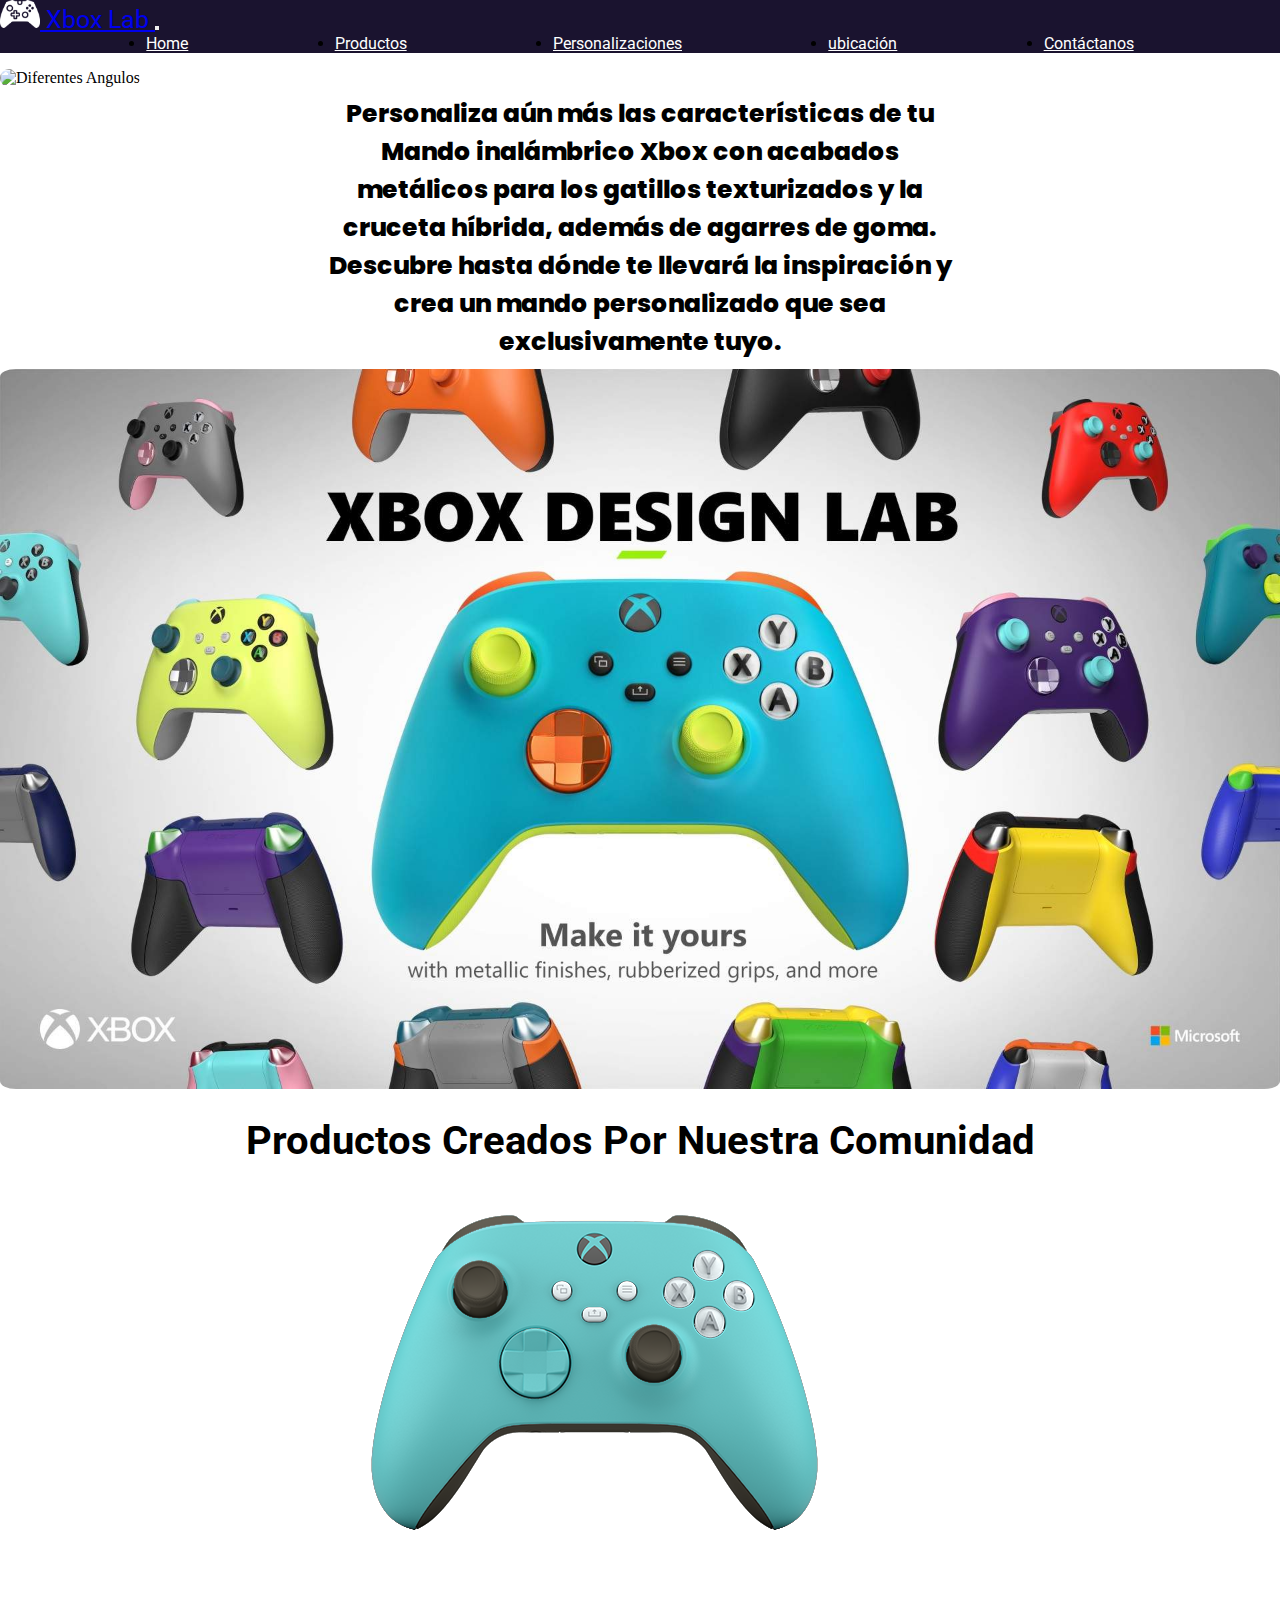
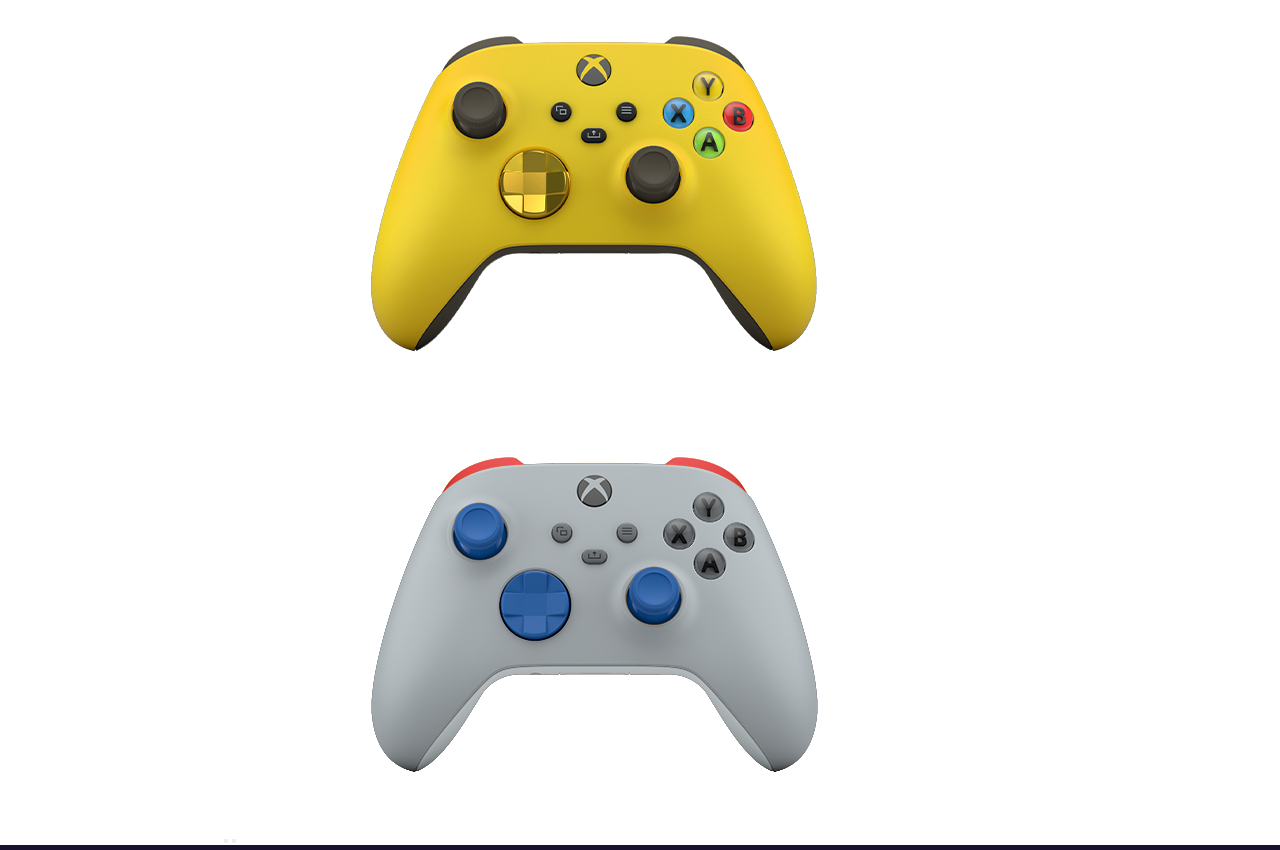
==== commit 4f86613e: "desafio SASS II(mixin, maps+maps-get, extend usado .btn-color) + SEO(description y titulo diferentes" ====
--- a/index.html
+++ b/index.html
@@ -31,7 +31,7 @@
 
             <div class="container-fluid">
                 <a class="navbar-brand" href="index.html">
-                    <img src="./img/icon-xbox.png" alt="Avatar Logo" style="width:40px;" class="rounded-pill"> Xbox Lab
+                    <img src="./img/icon-xbox.png" alt="Xbox Lab Icon" style="width:40px;" class="rounded-pill"> Xbox Lab
                 </a>
 
                 <button class="navbar-toggler" type="button" data-bs-toggle="collapse"
@@ -75,7 +75,7 @@
                 <div class="col-12">
                     <img class="img__promocional"
                         src="https://assets.xboxservices.com/assets/eb/91/eb917c0b-9635-4d62-85bc-0d77f8d9f5fe.png?n=999666_Page-Hero-1084_Elevate_1920x720_04.png"
-                        alt="diferentes angulos">
+                        alt="Diferentes Angulos">
                 </div>
                 <div class=" img__text">
                     <h4 class="text__font">Personaliza aún más las características de tu Mando inalámbrico
@@ -89,7 +89,7 @@
 
         <!-- Banner con foto promocional -->
         <div class="container-fluid">
-            <img class="banner__img portada__img" src="img/background1.jpeg" alt="Fondo" width="1903" height="1000">
+            <img class="banner__img portada__img" src="img/background1.jpeg" alt="Fondo Xbox Lab" width="1903" height="1000">
         </div>
 
         <h2 class="subtitle container-fluid">Productos Creados Por Nuestra Comunidad</h2>
@@ -100,13 +100,13 @@
             <!-- carousel -->
             <div class="carousel-inner carousel-fade">
                 <div class="carousel-item active">
-                    <img src="./img/sample1.png" alt="Joystick 1" class="d-block w-100" id="carousel__size">
+                    <img src="./img/sample1.png" alt="Joystick Ejemplo 1" class="d-block w-100" id="carousel__size">
                 </div>
                 <div class="carousel-item">
-                    <img src="./img/sample2.png" alt="Joystick 2" class="d-block w-100" id="carousel__size">
+                    <img src="./img/sample2.png" alt="Joystick Ejemplo 2" class="d-block w-100" id="carousel__size">
                 </div>
                 <div class="carousel-item">
-                    <img src="./img/producto1.png" alt="Joystick 3" class="d-block w-100" id="carousel__size">
+                    <img src="./img/producto1.png" alt="Joystick Ejemplo 3" class="d-block w-100" id="carousel__size">
                 </div>
             </div>
 
--- a/css/styles.css
+++ b/css/styles.css
@@ -186,7 +186,8 @@
 }
 
 .card-title,
-.card-text {
+.card-text,
+.btn-color {
   font-family: "Poppins", sans-serif;
   font-weight: 300;
   color: white;
@@ -208,10 +209,7 @@
 }
 
 .btn-color {
-  font-family: "Poppins", sans-serif;
-  font-weight: 300;
   background-color: #5B7DB1;
-  color: white;
 }
 
 .socials {
@@ -246,10 +244,7 @@
 }
 
 @media only screen and (max-width: 559px) {
-  .text__font {
-    font-size: 13px;
-    width: 95%;
-  }
+  .text__font,
   .subtitle {
     font-size: 13px;
     width: 95%;
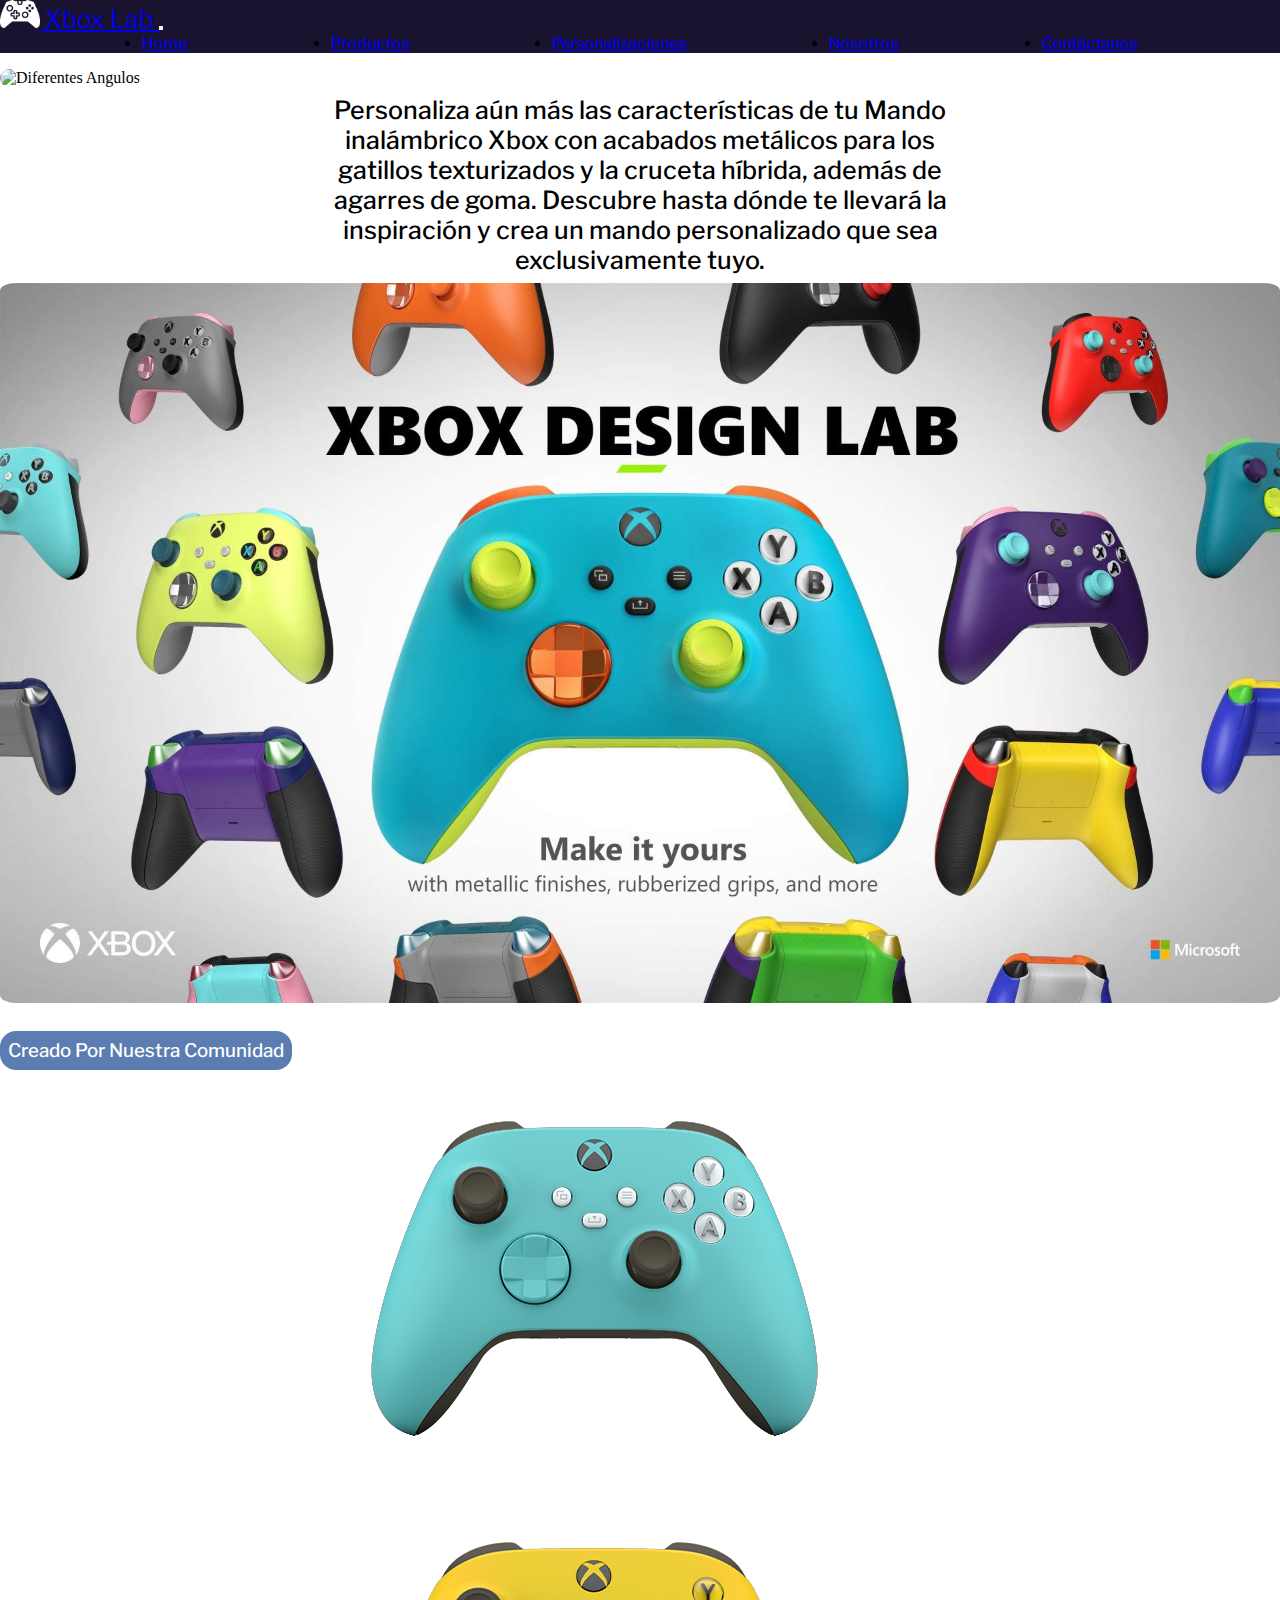
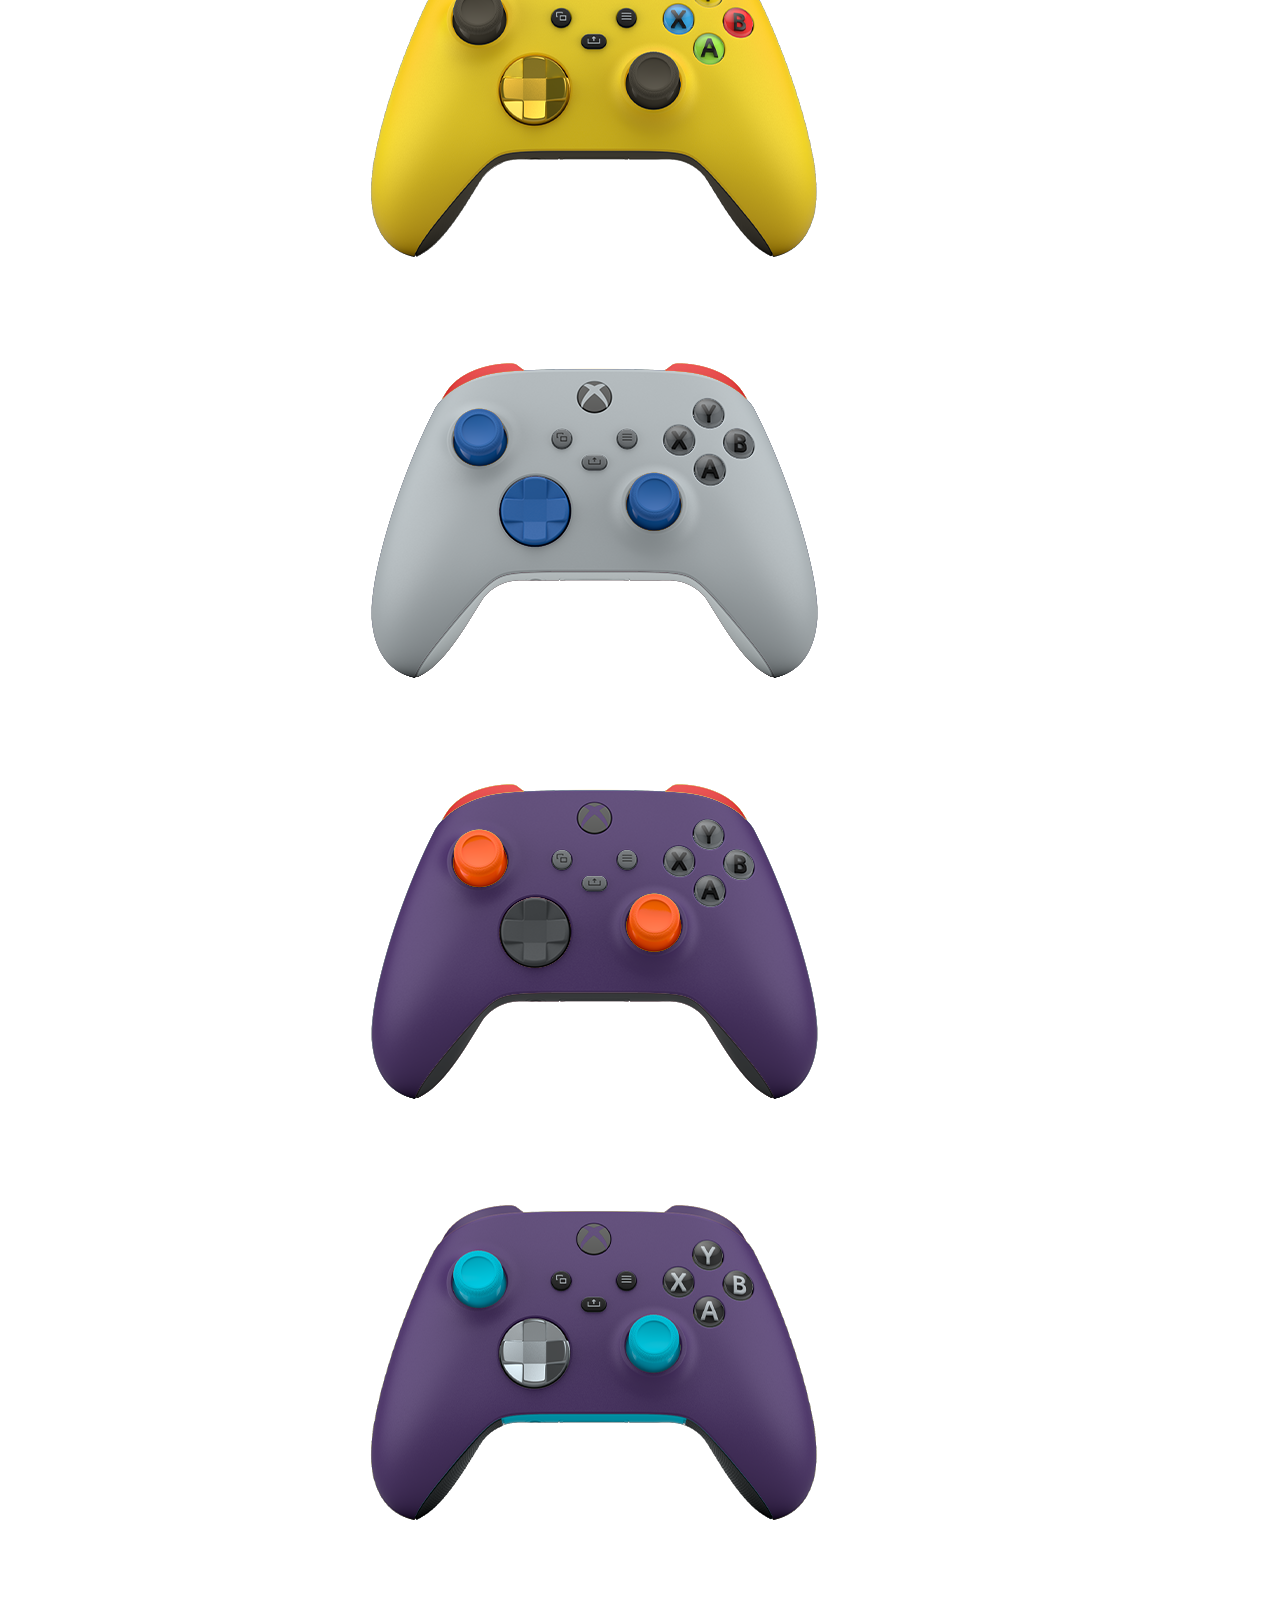
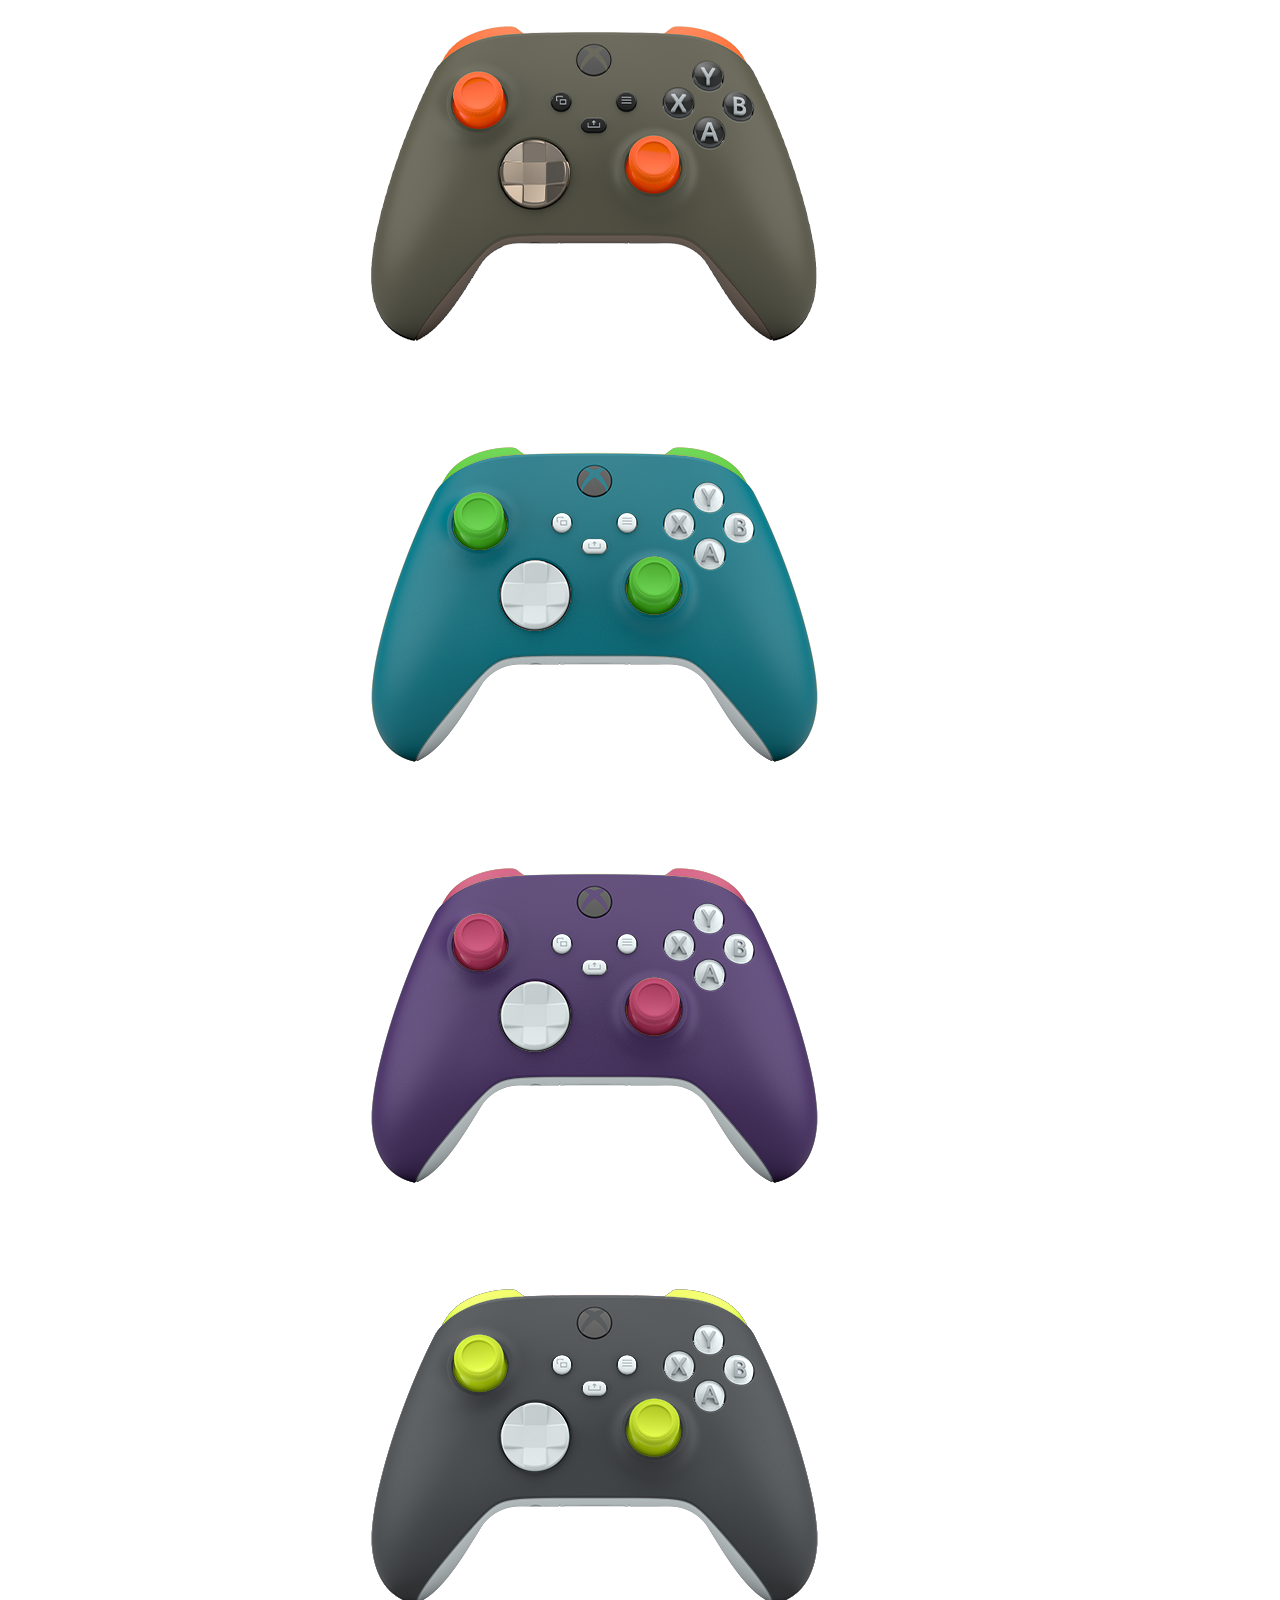
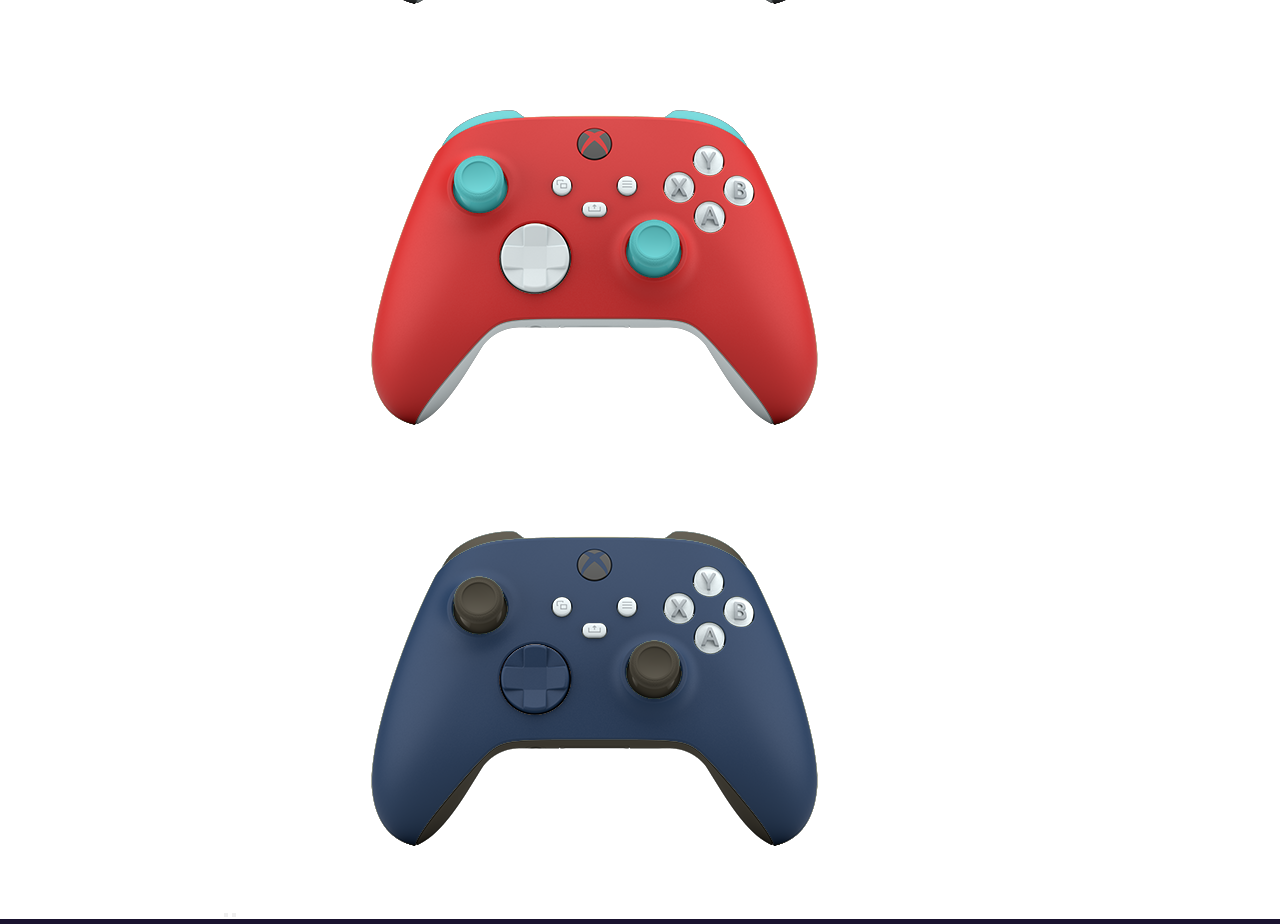
==== commit 74820617: "finalizacion de las paginas faltantes, modificacion a las paginas existentes, limpieza de codigo obs" ====
--- a/index.html
+++ b/index.html
@@ -27,7 +27,7 @@
 <body>
     <!-- menu start -->
     <header>
-        <nav class="navbar navbar-expand-sm bg-color navbar-dark">
+        <nav class="navbar navbar-expand-md bg-color navbar-dark">
 
             <div class="container-fluid">
                 <a class="navbar-brand" href="index.html">
@@ -54,7 +54,7 @@
                         </li>
 
                         <li class="nav-item">
-                            <a class="nav-link" href="./pages/ubicacion.html">ubicación</a>
+                            <a class="nav-link" href="./pages/nosotros.html">Nosotros</a>
 
                         </li>
                         <li class="nav-item">
@@ -92,7 +92,7 @@
             <img class="banner__img portada__img" src="img/background1.jpeg" alt="Fondo Xbox Lab" width="1903" height="1000">
         </div>
 
-        <h2 class="subtitle container-fluid">Productos Creados Por Nuestra Comunidad</h2>
+        <h3 class=" container-fluid titles__text">Creado Por Nuestra Comunidad</h3>
 
         <!-- Carousel -->
         <div id="demo" class="carousel slide" data-bs-ride="carousel">
@@ -107,6 +107,30 @@
                 </div>
                 <div class="carousel-item">
                     <img src="./img/producto1.png" alt="Joystick Ejemplo 3" class="d-block w-100" id="carousel__size">
+                </div>
+                <div class="carousel-item">
+                    <img src="./img/producto10.png" alt="Joystick Ejemplo 3" class="d-block w-100" id="carousel__size">
+                </div>
+                <div class="carousel-item">
+                    <img src="./img/producto3.png" alt="Joystick Ejemplo 3" class="d-block w-100" id="carousel__size">
+                </div>
+                <div class="carousel-item">
+                    <img src="./img/producto4.png" alt="Joystick Ejemplo 4" class="d-block w-100" id="carousel__size">
+                </div>
+                <div class="carousel-item">
+                    <img src="./img/producto5.png" alt="Joystick Ejemplo 5" class="d-block w-100" id="carousel__size">
+                </div>
+                <div class="carousel-item">
+                    <img src="./img/producto6.png" alt="Joystick Ejemplo 6" class="d-block w-100" id="carousel__size">
+                </div>
+                <div class="carousel-item">
+                    <img src="./img/producto7.png" alt="Joystick Ejemplo 7" class="d-block w-100" id="carousel__size">
+                </div>
+                <div class="carousel-item">
+                    <img src="./img/producto8.png" alt="Joystick Ejemplo 8" class="d-block w-100" id="carousel__size">
+                </div>
+                <div class="carousel-item">
+                    <img src="./img/producto9.png" alt="Joystick Ejemplo 9" class="d-block w-100" id="carousel__size">
                 </div>
             </div>
 
--- a/css/styles.css
+++ b/css/styles.css
@@ -1,9 +1,9 @@
-@import url("https://fonts.googleapis.com/css2?family=Poppins:ital,wght@0,400;1,500&family=Roboto:wght@300;400;500&display=swap");
+@import url("https://fonts.googleapis.com/css2?family=Libre+Franklin:wght@400;500;600&family=Poppins:ital,wght@0,400;1,500&display=swap");
 /* 
 font-family: 'Poppins', sans-serif;
 400 500
-font-family: 'Roboto', sans-serif;
-300 400 500
+font-family: 'Libre Franklin', sans-serif;
+400 500 600
 */
 * {
   margin: 0;
@@ -30,19 +30,12 @@
       -ms-flex-pack: space-evenly;
           justify-content: space-evenly;
   width: 100%;
-  font-family: 'Roboto', sans-serif;
-}
-
-.nav-link {
-  color: #fff;
-}
-
-.nav-link:hover {
-  color: #a0a0a0;
+  font-family: "Libre Franklin", sans-serif;
+  font-weight: 500;
 }
 
 .navbar-brand {
-  font-family: "Roboto", sans-serif;
+  font-family: "Libre Franklin", sans-serif;
   font-size: 25px;
 }
 
@@ -69,19 +62,11 @@
 }
 
 .text__font {
-  font-family: "Poppins", sans-serif;
-  font-weight: 800;
+  font-family: "Libre Franklin", sans-serif;
+  font-weight: 500;
   font-size: 25px;
   text-align: center;
   width: 50%;
-}
-
-.subtitle {
-  font-family: "Roboto", sans-serif;
-  font-weight: bold;
-  font-size: 40px;
-  text-align: center;
-  margin-top: 1rem;
 }
 
 .banner__img {
@@ -119,8 +104,9 @@
 }
 
 .vid__title {
-  font-family: "Roboto", sans-serif;
-  font-weight: 400;
+  font-family: "Libre Franklin", sans-serif;
+  font-weight: 600;
+  font-size: 31;
   height: -webkit-fit-content;
   height: -moz-fit-content;
   height: fit-content;
@@ -130,7 +116,7 @@
 .vid__p {
   font-family: "Poppins", sans-serif;
   font-weight: 500;
-  font-size: 18px;
+  font-size: 1rem;
 }
 
 .vid__button {
@@ -145,10 +131,8 @@
 .iframe {
   position: relative;
   overflow: hidden;
-  width: 80%;
-  height: auto;
+  width: 100%;
   padding-top: 56.25%;
-  border-radius: 0.5rem;
 }
 
 iframe {
@@ -163,8 +147,13 @@
           align-items: center;
 }
 
+.iframe__size {
+  margin: 0 auto;
+  width: 70%;
+  margin-top: 1rem;
+}
+
 .responsive-iframe {
-  margin: 1rem 0;
   position: absolute;
   top: 0;
   left: 0;
@@ -172,15 +161,24 @@
   right: 0;
   width: 100%;
   height: 100%;
-  border-radius: 0.5rem;
+}
+
+.carousel__prod {
+  max-width: 80%;
+  padding: 1rem;
+}
+
+#carousel__border {
+  border-radius: 2rem;
 }
 
 .img__principal {
   width: 100%;
   border-radius: 1rem;
-}
-
-.card {
+  margin-bottom: 1rem;
+}
+
+.card__personalizaciones {
   background-color: #1A132F;
   margin: 1rem;
 }
@@ -194,7 +192,7 @@
 }
 
 .card-title {
-  font-family: "Roboto", sans-serif;
+  font-family: "Libre Franklin", sans-serif;
   font-weight: 500;
 }
 
@@ -212,8 +210,123 @@
   background-color: #5B7DB1;
 }
 
+.titles__text {
+  background-color: #5B7DB1;
+  color: #fff;
+  max-width: -webkit-fit-content;
+  max-width: -moz-fit-content;
+  max-width: fit-content;
+  border-radius: 1rem;
+  padding: 0.5rem;
+  font-family: "Libre Franklin", sans-serif;
+  font-weight: 500;
+  margin-top: 1rem;
+  text-align: center;
+}
+
+.text__description {
+  font-family: "Poppins", sans-serif;
+  font-weight: 500;
+  font-size: 1.15rem;
+  padding: 0 1rem 0 1rem;
+}
+
+#accordion {
+  margin: 1rem;
+}
+
+.accordion__tittle {
+  font-family: "Libre Franklin", sans-serif;
+  font-weight: 500;
+  font-size: 1.25rem;
+}
+
+.gps {
+  padding: 0.5rem;
+  display: -webkit-box;
+  display: -ms-flexbox;
+  display: flex;
+  -webkit-box-pack: center;
+      -ms-flex-pack: center;
+          justify-content: center;
+  max-width: 90%;
+}
+
+.building__img {
+  border-radius: 1rem;
+  margin: 0 auto;
+  max-width: 90%;
+  display: -webkit-box;
+  display: -ms-flexbox;
+  display: flex;
+  -webkit-box-pack: center;
+      -ms-flex-pack: center;
+          justify-content: center;
+  -webkit-transition: 0.2s;
+  transition: 0.2s;
+}
+
+.building__img:hover {
+  -webkit-transform: scale3d(0.98, 0.98, 0.98);
+          transform: scale3d(0.98, 0.98, 0.98);
+  -webkit-transition: 0.2s;
+  transition: 0.2s;
+  -webkit-filter: grayscale(50%);
+          filter: grayscale(50%);
+}
+
+.form__wrapper {
+  width: 65%;
+  background-color: #3b5998;
+  margin-bottom: 180px;
+  border-radius: 1rem;
+  padding-top: 1px;
+  padding-bottom: 1rem;
+}
+
+.form-label {
+  font-family: "Poppins", sans-serif;
+  font-weight: 500;
+  color: #fff;
+}
+
+.form__title {
+  font-family: "Libre Franklin", sans-serif;
+  font-weight: 600;
+  color: #fff;
+  margin-bottom: 3rem;
+  margin-top: 2rem;
+  text-align: center;
+}
+
+.form-control {
+  resize: none;
+}
+
+.backgroung__container {
+  position: fixed;
+  top: -50%;
+  left: -50%;
+  width: 200%;
+  height: 200%;
+  z-index: -1;
+}
+
+.bg__img {
+  position: absolute;
+  top: 0;
+  left: 0;
+  right: 0;
+  bottom: 0;
+  margin: auto;
+  min-width: 50%;
+  min-height: 50%;
+}
+
 .socials {
   height: auto;
+  width: 100%;
+  bottom: 0;
   background-color: #1A132F;
   display: -webkit-box;
   display: -ms-flexbox;
@@ -222,7 +335,6 @@
       -ms-flex-pack: space-evenly;
           justify-content: space-evenly;
   list-style: none;
-  font-family: "Poppins", sans-serif;
   padding-top: 5px;
   font-size: 25px;
 }
@@ -244,20 +356,12 @@
 }
 
 @media only screen and (max-width: 559px) {
-  .text__font,
-  .subtitle {
-    font-size: 13px;
-    width: 95%;
-  }
-  .socials {
-    font-size: 13px;
+  .carousel__gamesIMG {
+    font-size: 1rem;
   }
 }
 
 @media only screen and (min-width: 560px) and (max-width: 960px) {
-  .subtitle {
-    font-size: 24px;
-  }
   .text__font {
     font-size: 17px;
   }
